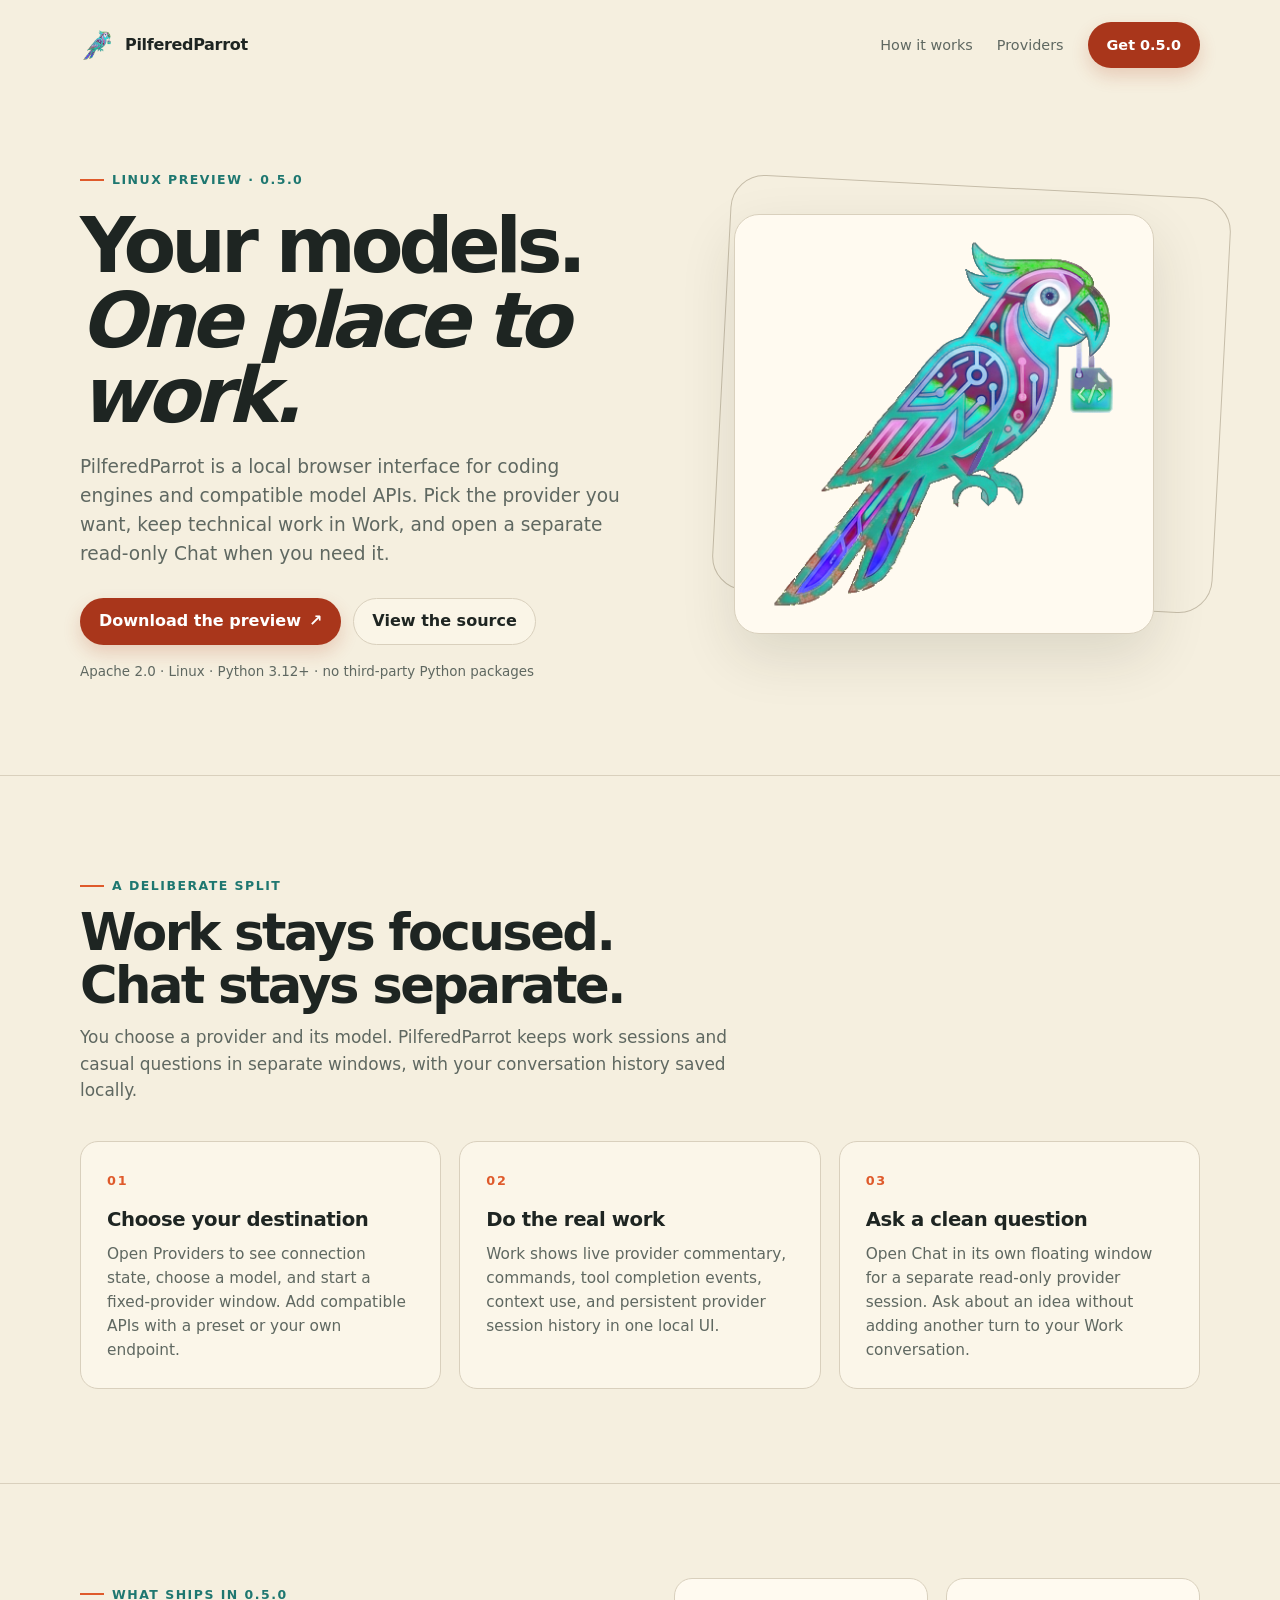
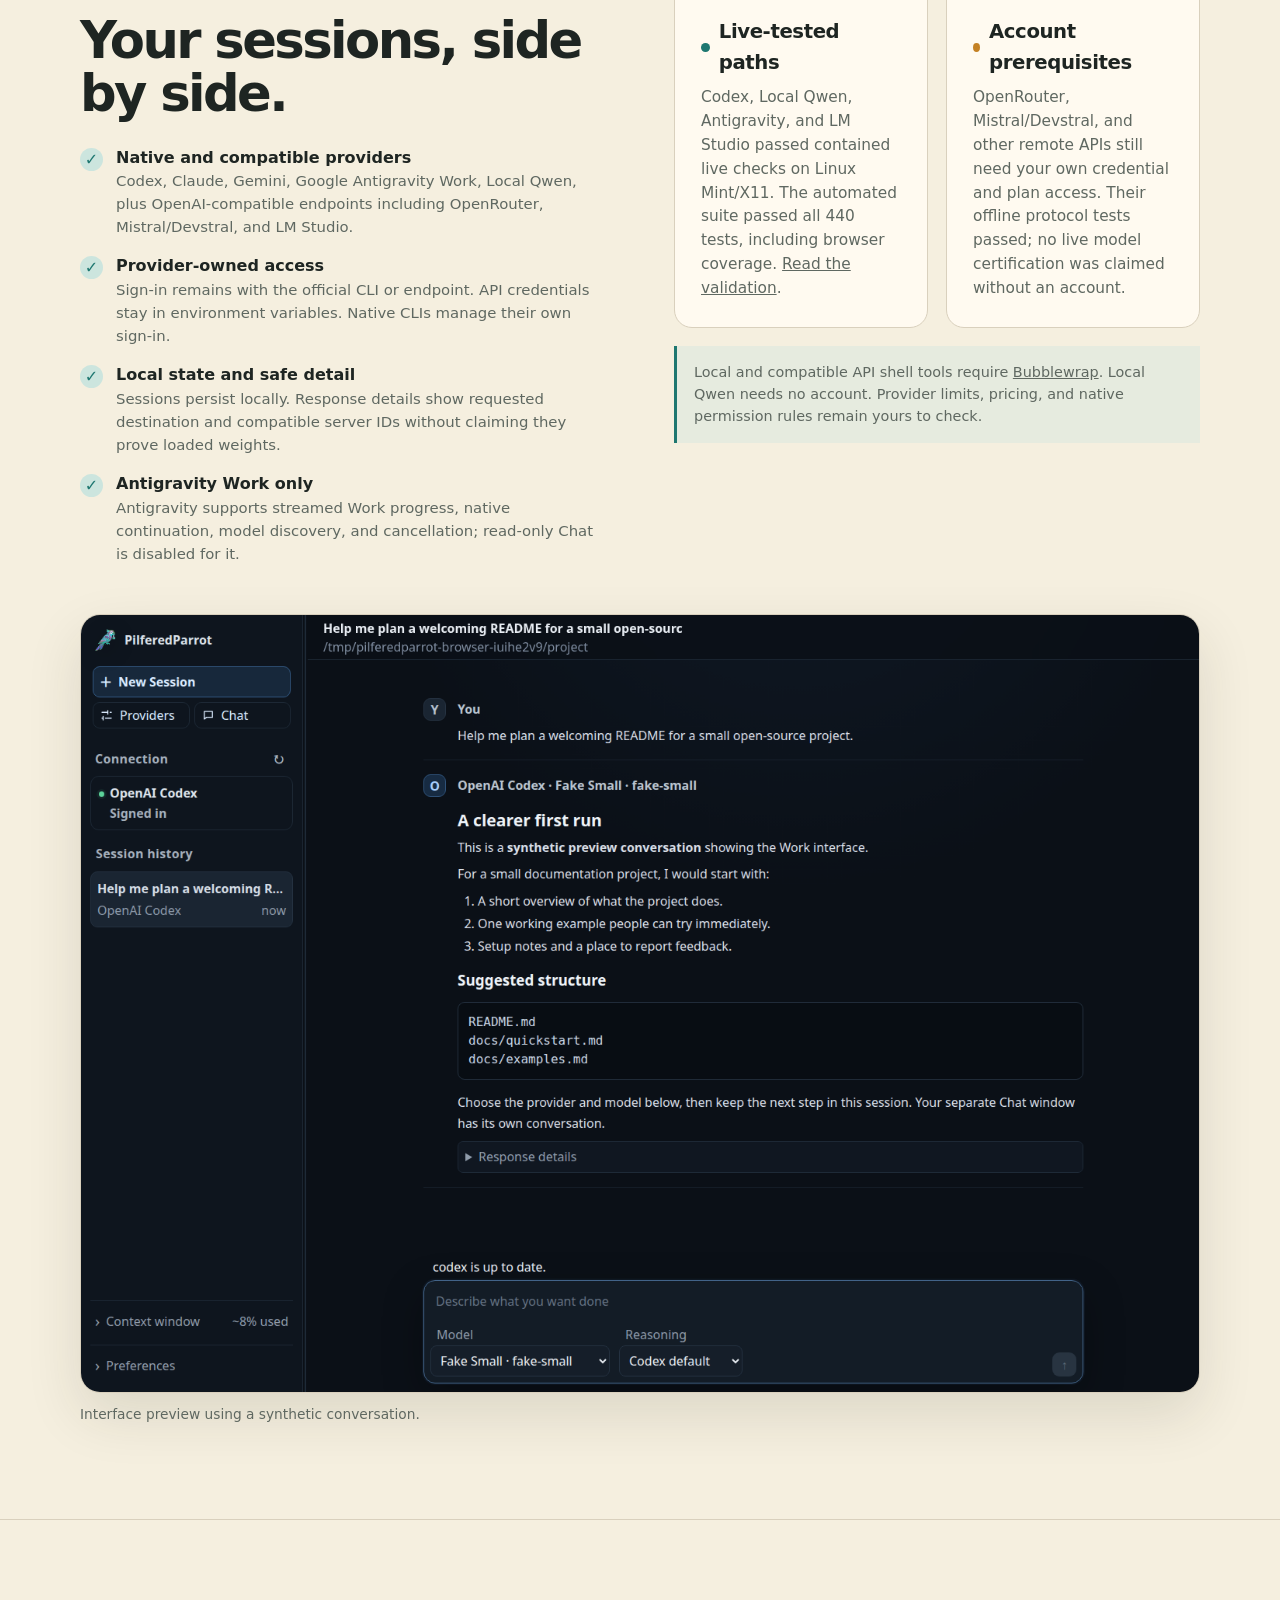
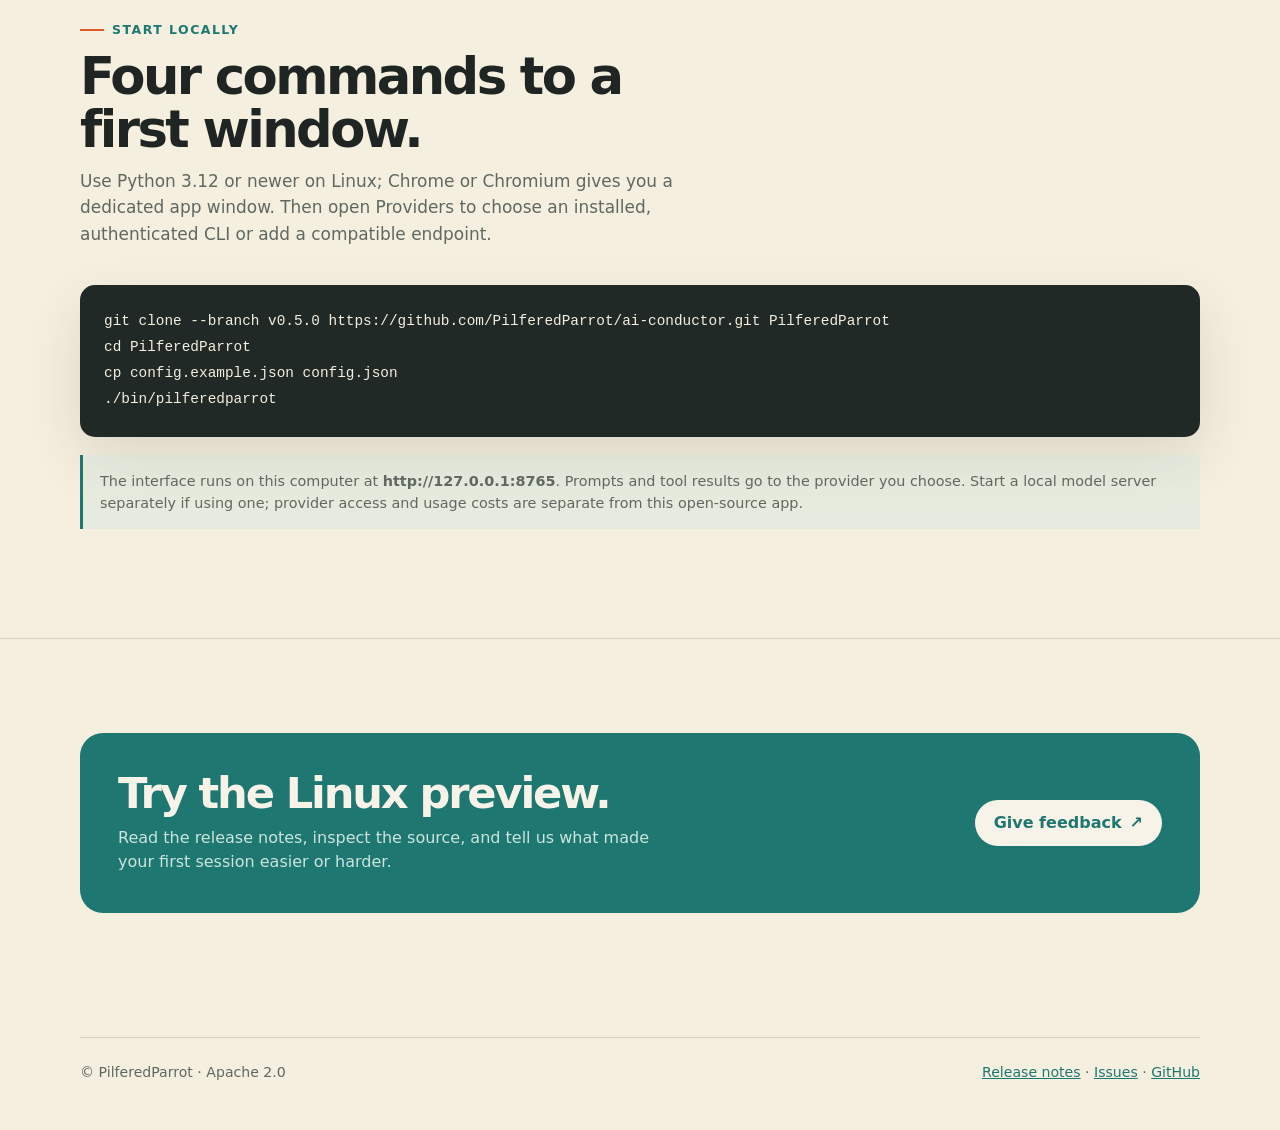
==== docs/index.html @ 9a21af72 "Release PilferedParrot 0.5.0 Linux preview" ====
<!doctype html>
<html lang="en">
<head>
  <meta charset="utf-8">
  <meta name="viewport" content="width=device-width, initial-scale=1">
  <title>PilferedParrot 0.5.0 — a local browser for coding engines</title>
  <meta name="description" content="PilferedParrot is a local Linux browser interface for coding engines and compatible model APIs. Choose your provider, keep work in one window, and chat separately.">
  <link rel="canonical" href="https://pilferedparrot.github.io/ai-conductor/">
  <meta property="og:type" content="website">
  <meta property="og:title" content="PilferedParrot 0.5.0 — local AI work, your provider">
  <meta property="og:description" content="A local browser interface for coding engines and compatible model APIs, with explicit provider choice and a separate read-only Chat.">
  <meta property="og:url" content="https://pilferedparrot.github.io/ai-conductor/">
  <meta property="og:image" content="https://pilferedparrot.github.io/ai-conductor/assets/pilferedparrot-icon.png">
  <meta name="theme-color" content="#f5efdf">
  <link rel="icon" href="assets/icon.svg" type="image/svg+xml">
  <style>
    :root { --cream:#f5efdf; --paper:#fffaf0; --ink:#1e2522; --muted:#5f6861; --orange:#df5a2b; --orange-dark:#a9361b; --teal:#1e7770; --line:#d9d0bd; --shadow:0 22px 55px rgba(43,38,25,.12); }
    * { box-sizing:border-box; }
    html { scroll-behavior:smooth; }
    body { margin:0; background:var(--cream); color:var(--ink); font-family:Inter, ui-sans-serif, system-ui, -apple-system, BlinkMacSystemFont, "Segoe UI", sans-serif; line-height:1.55; }
    a { color:inherit; }
    a:focus-visible, button:focus-visible, summary:focus-visible { outline:3px solid #f0a849; outline-offset:4px; border-radius:4px; }
    .wrap { width:min(1120px, calc(100% - 40px)); margin:auto; }
    .topbar { display:flex; align-items:center; justify-content:space-between; padding:22px 0; }
    .brand { display:inline-flex; align-items:center; gap:11px; text-decoration:none; font-weight:800; letter-spacing:-.02em; }
    .brand img { width:34px; height:34px; object-fit:contain; }
    nav { display:flex; align-items:center; gap:24px; font-size:.9rem; color:var(--muted); }
    nav a { text-decoration:none; }
    nav a:hover { color:var(--ink); }
    .button { display:inline-flex; align-items:center; justify-content:center; gap:8px; min-height:46px; padding:10px 18px; border:1px solid transparent; border-radius:999px; text-decoration:none; font-weight:750; transition:transform .15s ease, background .15s ease; }
    .button:hover { transform:translateY(-2px); }
    .button.primary { background:var(--orange-dark); color:white; box-shadow:0 8px 18px rgba(179,66,30,.2); }
    .button.primary:hover { background:var(--orange-dark); }
    .button.ghost { border-color:var(--line); background:rgba(255,250,240,.45); }
    .button.ghost:hover { background:var(--paper); }
    .hero { display:grid; grid-template-columns:1.03fr .97fr; gap:66px; align-items:center; padding:74px 0 92px; }
    .eyebrow { display:inline-flex; align-items:center; gap:8px; color:var(--teal); font-size:.78rem; font-weight:800; letter-spacing:.12em; text-transform:uppercase; }
    .eyebrow::before { content:""; width:24px; height:2px; background:var(--orange); }
    h1 { max-width:680px; margin:18px 0 20px; font-size:clamp(2.7rem, 6vw, 5.4rem); line-height:.98; letter-spacing:-.065em; }
    .hero p { max-width:570px; margin:0; color:var(--muted); font-size:1.16rem; }
    .actions { display:flex; flex-wrap:wrap; gap:12px; margin-top:30px; }
    .micro { margin-top:17px !important; font-size:.84rem !important; }
    .micro a { color:var(--teal); font-weight:700; }
    .hero-art { position:relative; }
    .hero-art::before { content:""; position:absolute; inset:-28px -22px 32px 32px; border:1px solid #c6bda9; border-radius:34px; transform:rotate(3deg); }
    .hero-art img { position:relative; display:block; width:100%; max-width:420px; margin:auto; border:1px solid var(--line); border-radius:25px; background:var(--paper); box-shadow:var(--shadow); }
    .section { padding:94px 0; border-top:1px solid var(--line); }
    .section-heading { max-width:650px; margin-bottom:38px; }
    h2 { margin:10px 0 12px; font-size:clamp(2rem, 4vw, 3.35rem); line-height:1.04; letter-spacing:-.05em; }
    .section-heading p { margin:0; color:var(--muted); font-size:1.06rem; }
    .grid-3 { display:grid; grid-template-columns:repeat(3, 1fr); gap:18px; }
    .card { padding:26px; border:1px solid var(--line); border-radius:18px; background:rgba(255,250,240,.62); }
    .card .number { color:var(--orange); font-size:.8rem; font-weight:850; letter-spacing:.14em; }
    h3 { margin:12px 0 8px; font-size:1.23rem; letter-spacing:-.02em; }
    .card p { margin:0; color:var(--muted); font-size:.96rem; }
    .split { display:grid; grid-template-columns:minmax(0, 1fr) minmax(0, 1fr); gap:68px; align-items:start; }
    .feature-list { display:grid; gap:15px; margin:25px 0 0; padding:0; list-style:none; }
    .feature-list li { display:flex; gap:13px; align-items:flex-start; }
    .feature-list li::before { content:"✓"; display:grid; place-items:center; flex:0 0 23px; width:23px; height:23px; border-radius:50%; background:#cce5de; color:var(--teal); font-weight:900; margin-top:2px; }
    .feature-list strong { display:block; }
    .feature-list span { display:block; color:var(--muted); font-size:.93rem; }
    .preview { margin-top:48px; }
    figure { margin:0; }
    .preview img { display:block; width:100%; border:1px solid var(--line); border-radius:20px; background:#e8dfcc; box-shadow:var(--shadow); }
    figcaption { margin-top:11px; color:var(--muted); font-size:.86rem; }
    .terminal { margin:0; padding:24px; overflow:auto; border-radius:15px; background:#202926; color:#f5efdf; font: .9rem/1.8 ui-monospace, SFMono-Regular, Menlo, monospace; box-shadow:var(--shadow); }
    .terminal .dim { color:#a7b7ab; }
    .terminal .prompt { color:#f4a25b; user-select:none; }
    .note { margin-top:18px; padding:15px 17px; border-left:3px solid var(--teal); color:var(--muted); background:rgba(204,229,222,.38); font-size:.9rem; }
    .status { display:grid; grid-template-columns:1fr 1fr; gap:18px; }
    .status .card { background:var(--paper); }
    .status h3 { display:flex; gap:9px; align-items:center; }
    .dot { width:9px; height:9px; border-radius:50%; background:var(--teal); }
    .dot.amber { background:#c48124; }
    .wide-cta { display:flex; align-items:center; justify-content:space-between; gap:25px; padding:38px; border-radius:23px; background:var(--teal); color:#f7f3e8; }
    .wide-cta h2 { margin:0; font-size:clamp(1.8rem, 4vw, 2.7rem); }
    .wide-cta p { max-width:550px; margin:10px 0 0; color:#cce5de; }
    .wide-cta .button { background:#f7f3e8; color:var(--teal); }
    footer { padding:30px 0 46px; color:var(--muted); font-size:.88rem; }
    footer .footer-row { display:flex; flex-wrap:wrap; justify-content:space-between; align-items:center; gap:20px; border-top:1px solid var(--line); padding-top:24px; }
    footer a { color:var(--teal); }
    @media (max-width:800px) { nav a:not(.button) { display:none; } .hero { grid-template-columns:1fr; gap:52px; padding:55px 0 75px; } .hero-art { max-width:450px; } .grid-3, .split, .status { grid-template-columns:1fr; } .section { padding:70px 0; } .wide-cta { align-items:flex-start; flex-direction:column; padding:28px; } }
    @media (max-width:500px) { .wrap { width:min(100% - 28px, 1120px); } .topbar { padding:16px 0; } .brand span { font-size:.93rem; } h1 { font-size:clamp(2.6rem, 14vw, 4rem); } .button { width:100%; } .actions { width:100%; } .hero-art::before { inset:-16px 10px 22px 17px; } .card { padding:22px; } }
    @media (prefers-reduced-motion:reduce) { html { scroll-behavior:auto; } *, *::before, *::after { transition:none !important; } .button:hover { transform:none; } }
  </style>
</head>
<body>
  <header class="wrap topbar">
    <a class="brand" href="#top" aria-label="PilferedParrot home"><img src="assets/pilferedparrot-icon.png" alt=""><span>PilferedParrot</span></a>
    <nav aria-label="Primary navigation"><a href="#how">How it works</a><a href="#providers">Providers</a><a class="button primary" href="https://github.com/PilferedParrot/ai-conductor/releases/tag/v0.5.0">Get 0.5.0</a></nav>
  </header>
  <main id="top">
    <section class="wrap hero">
      <div><span class="eyebrow">Linux preview · 0.5.0</span><h1>Your models.<br><em>One place to work.</em></h1><p>PilferedParrot is a local browser interface for coding engines and compatible model APIs. Pick the provider you want, keep technical work in Work, and open a separate read-only Chat when you need it.</p><div class="actions"><a class="button primary" href="https://github.com/PilferedParrot/ai-conductor/releases/tag/v0.5.0">Download the preview <span aria-hidden="true">↗</span></a><a class="button ghost" href="https://github.com/PilferedParrot/ai-conductor">View the source</a></div><p class="micro">Apache 2.0 · Linux · Python 3.12+ · no third-party Python packages</p></div>
      <div class="hero-art"><img src="assets/pilferedparrot-icon.png" alt="PilferedParrot parrot mark"></div>
    </section>
    <section class="section" id="how"><div class="wrap"><div class="section-heading"><span class="eyebrow">A deliberate split</span><h2>Work stays focused.<br>Chat stays separate.</h2><p>You choose a provider and its model. PilferedParrot keeps work sessions and casual questions in separate windows, with your conversation history saved locally.</p></div><div class="grid-3"><article class="card"><span class="number">01</span><h3>Choose your destination</h3><p>Open Providers to see connection state, choose a model, and start a fixed-provider window. Add compatible APIs with a preset or your own endpoint.</p></article><article class="card"><span class="number">02</span><h3>Do the real work</h3><p>Work shows live provider commentary, commands, tool completion events, context use, and persistent provider session history in one local UI.</p></article><article class="card"><span class="number">03</span><h3>Ask a clean question</h3><p>Open Chat in its own floating window for a separate read-only provider session. Ask about an idea without adding another turn to your Work conversation.</p></article></div></div></section>
    <section class="section"><div class="wrap"><div class="split"><div><span class="eyebrow">What ships in 0.5.0</span><h2>Your sessions, side by side.</h2><ul class="feature-list"><li><div><strong>Native and compatible providers</strong><span>Codex, Claude, Gemini, Google Antigravity Work, Local Qwen, plus OpenAI-compatible endpoints including OpenRouter, Mistral/Devstral, and LM Studio.</span></div></li><li><div><strong>Provider-owned access</strong><span>Sign-in remains with the official CLI or endpoint. API credentials stay in environment variables. Native CLIs manage their own sign-in.</span></div></li><li><div><strong>Local state and safe detail</strong><span>Sessions persist locally. Response details show requested destination and compatible server IDs without claiming they prove loaded weights.</span></div></li><li><div><strong>Antigravity Work only</strong><span>Antigravity supports streamed Work progress, native continuation, model discovery, and cancellation; read-only Chat is disabled for it.</span></div></li></ul></div><div id="providers"><div class="status"><article class="card"><h3><span class="dot"></span>Live-tested paths</h3><p>Codex, Local Qwen, Antigravity, and LM Studio passed contained live checks on Linux Mint/X11. The automated suite passed all 440 tests, including browser coverage. <a href="https://github.com/PilferedParrot/ai-conductor/blob/v0.5.0/docs/release-readiness.md">Read the validation</a>.</p></article><article class="card"><h3><span class="dot amber"></span>Account prerequisites</h3><p>OpenRouter, Mistral/Devstral, and other remote APIs still need your own credential and plan access. Their offline protocol tests passed; no live model certification was claimed without an account.</p></article></div><div class="note">Local and compatible API shell tools require <a href="https://github.com/containers/bubblewrap">Bubblewrap</a>. Local Qwen needs no account. Provider limits, pricing, and native permission rules remain yours to check.</div></div></div><div class="preview"><figure><img src="assets/work-preview.png" alt="PilferedParrot Work interface preview" loading="lazy"><figcaption>Interface preview using a synthetic conversation.</figcaption></figure></div></div></section>
    <section class="section"><div class="wrap"><div class="section-heading"><span class="eyebrow">Start locally</span><h2>Four commands to a first window.</h2><p>Use Python 3.12 or newer on Linux; Chrome or Chromium gives you a dedicated app window. Then open Providers to choose an installed, authenticated CLI or add a compatible endpoint.</p></div><pre class="terminal" aria-label="Installation commands">git clone --branch v0.5.0 https://github.com/PilferedParrot/ai-conductor.git PilferedParrot
cd PilferedParrot
cp config.example.json config.json
./bin/pilferedparrot</pre><p class="note">The interface runs on this computer at <strong>http://127.0.0.1:8765</strong>. Prompts and tool results go to the provider you choose. Start a local model server separately if using one; provider access and usage costs are separate from this open-source app.</p></div></section>
    <section class="section"><div class="wrap"><div class="wide-cta"><div><h2>Try the Linux preview.</h2><p>Read the release notes, inspect the source, and tell us what made your first session easier or harder.</p></div><a class="button" href="https://github.com/PilferedParrot/ai-conductor/issues/new/choose">Give feedback <span aria-hidden="true">↗</span></a></div></div></section>
  </main>
  <footer><div class="wrap footer-row"><span>© PilferedParrot · Apache 2.0</span><span><a href="https://github.com/PilferedParrot/ai-conductor/releases/tag/v0.5.0">Release notes</a> · <a href="https://github.com/PilferedParrot/ai-conductor/issues/new/choose">Issues</a> · <a href="https://github.com/PilferedParrot/ai-conductor">GitHub</a></span></div></footer>
</body>
</html>
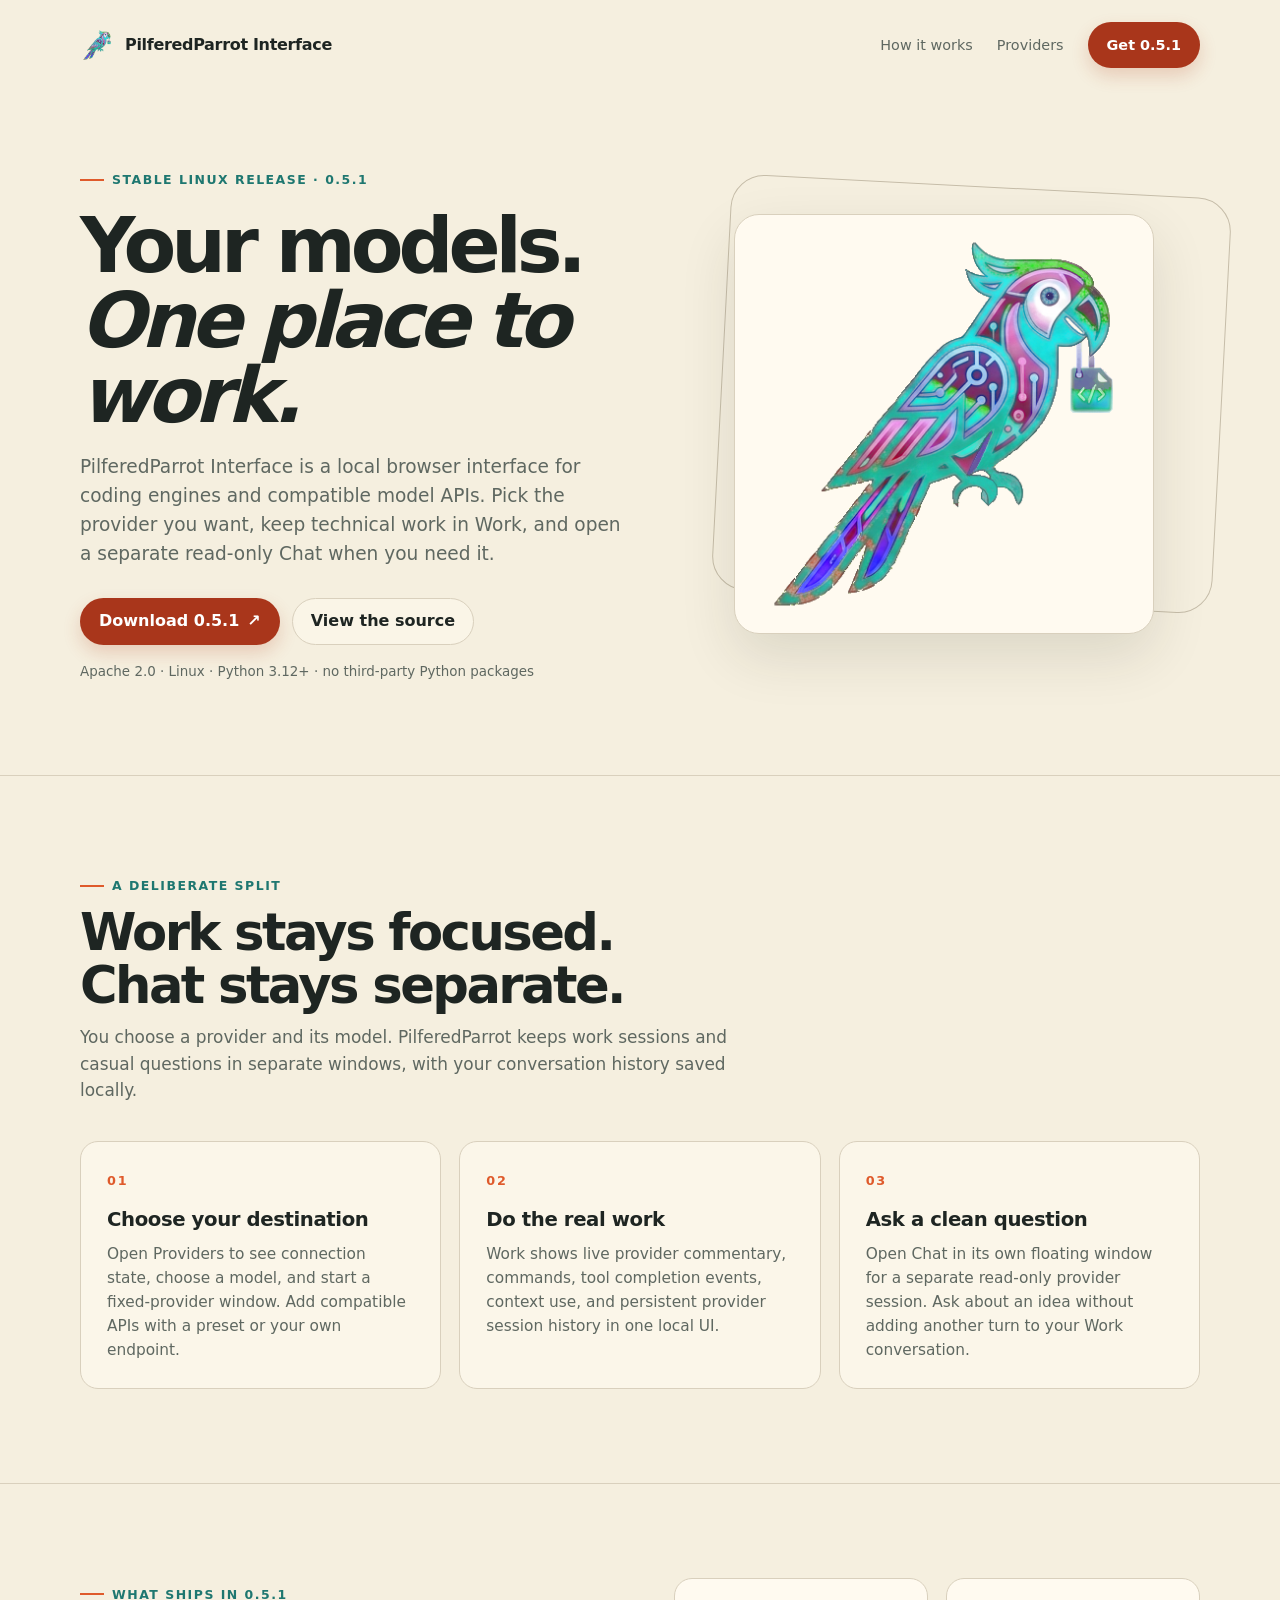
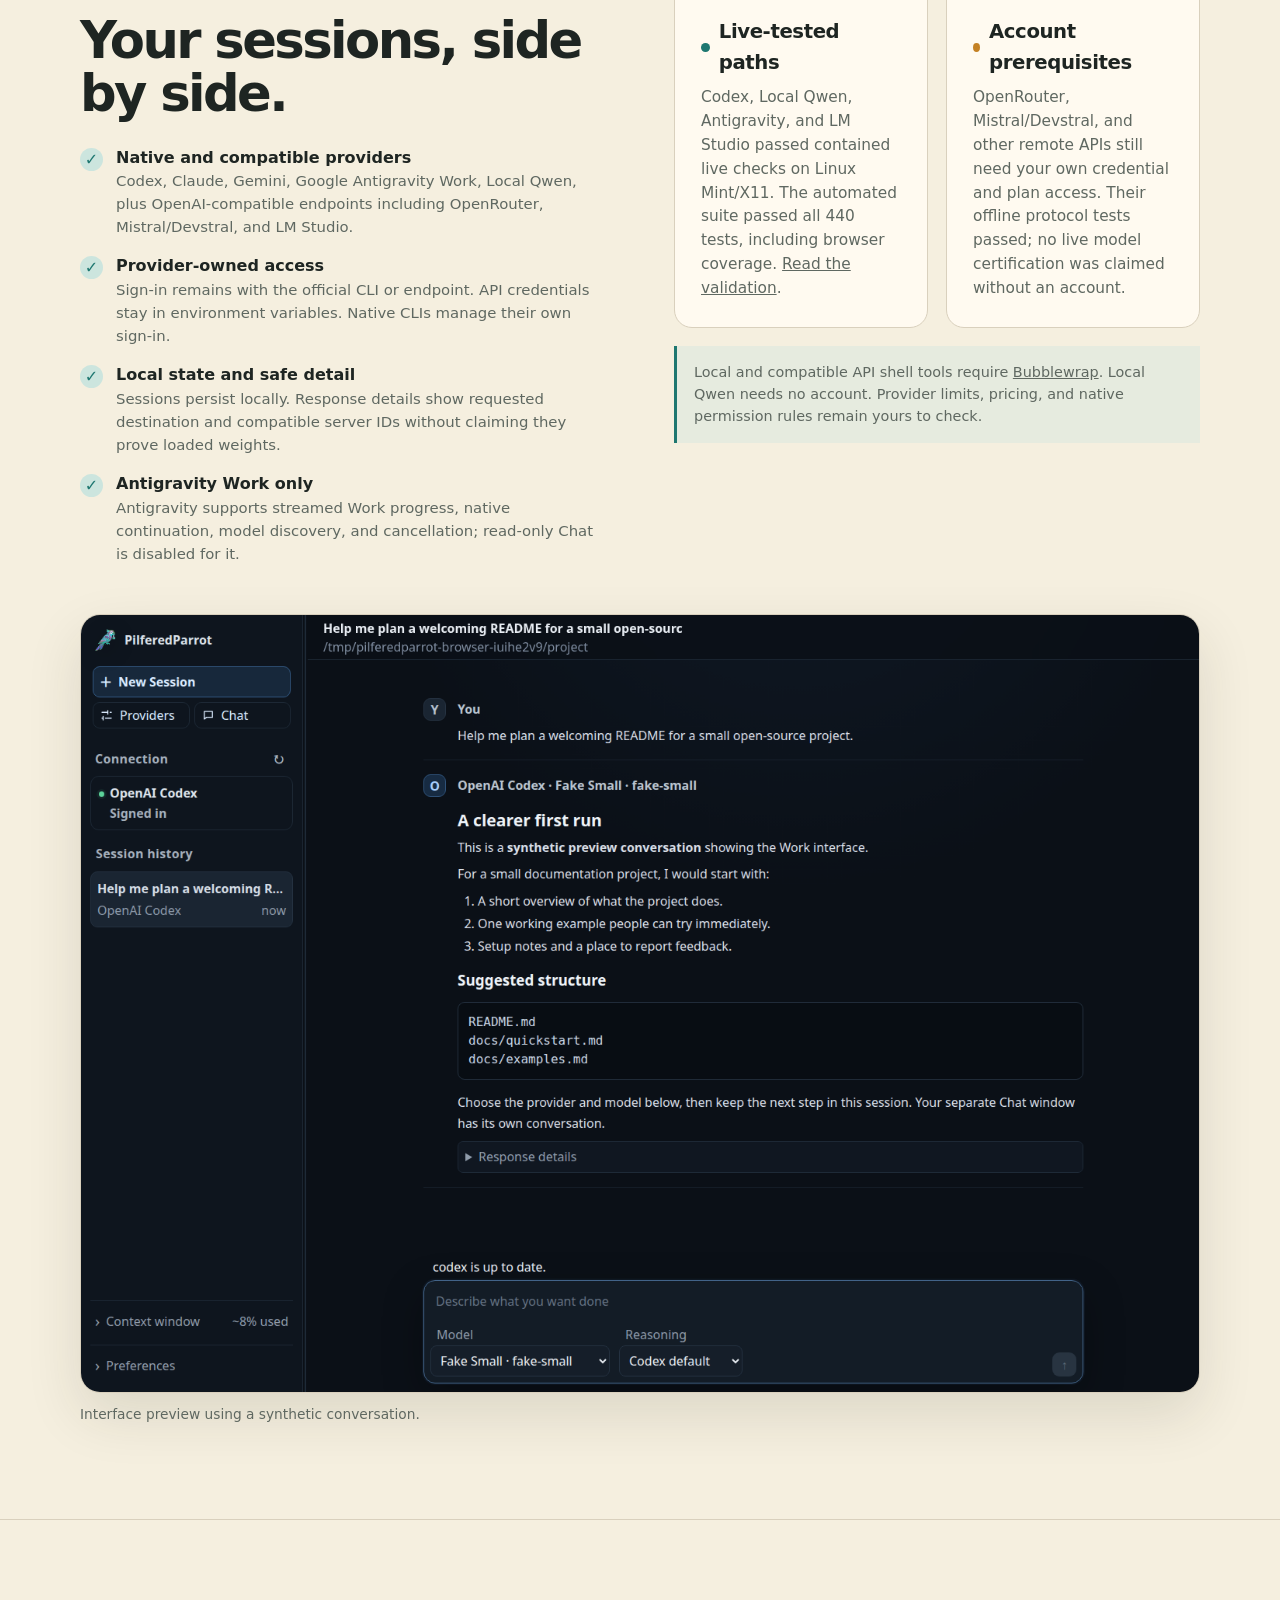
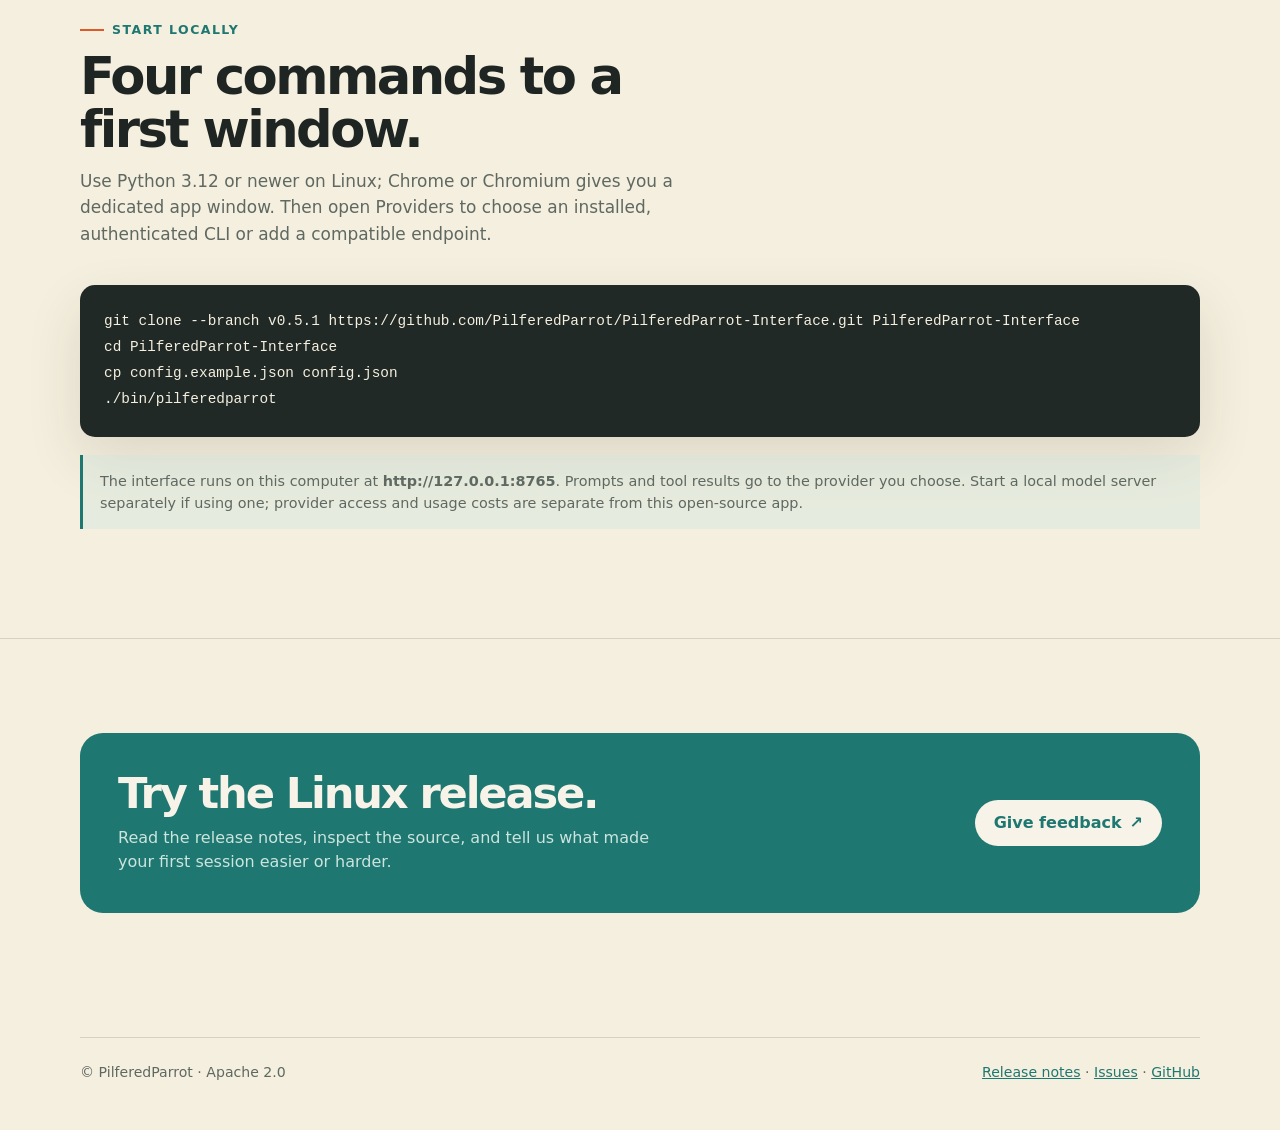
==== commit 7fddcb57: "Launch PilferedParrot Interface 0.5.1 with maintainer review protections" ====
--- a/docs/index.html
+++ b/docs/index.html
@@ -3,14 +3,14 @@
 <head>
   <meta charset="utf-8">
   <meta name="viewport" content="width=device-width, initial-scale=1">
-  <title>PilferedParrot 0.5.0 — a local browser for coding engines</title>
+  <title>PilferedParrot Interface 0.5.1 — a local browser for coding engines</title>
   <meta name="description" content="PilferedParrot is a local Linux browser interface for coding engines and compatible model APIs. Choose your provider, keep work in one window, and chat separately.">
-  <link rel="canonical" href="https://pilferedparrot.github.io/ai-conductor/">
+  <link rel="canonical" href="https://pilferedparrot.github.io/PilferedParrot-Interface/">
   <meta property="og:type" content="website">
-  <meta property="og:title" content="PilferedParrot 0.5.0 — local AI work, your provider">
+  <meta property="og:title" content="PilferedParrot Interface 0.5.1 — local AI work, your provider">
   <meta property="og:description" content="A local browser interface for coding engines and compatible model APIs, with explicit provider choice and a separate read-only Chat.">
-  <meta property="og:url" content="https://pilferedparrot.github.io/ai-conductor/">
-  <meta property="og:image" content="https://pilferedparrot.github.io/ai-conductor/assets/pilferedparrot-icon.png">
+  <meta property="og:url" content="https://pilferedparrot.github.io/PilferedParrot-Interface/">
+  <meta property="og:image" content="https://pilferedparrot.github.io/PilferedParrot-Interface/assets/pilferedparrot-icon.png">
   <meta name="theme-color" content="#f5efdf">
   <link rel="icon" href="assets/icon.svg" type="image/svg+xml">
   <style>
@@ -86,22 +86,22 @@
 </head>
 <body>
   <header class="wrap topbar">
-    <a class="brand" href="#top" aria-label="PilferedParrot home"><img src="assets/pilferedparrot-icon.png" alt=""><span>PilferedParrot</span></a>
-    <nav aria-label="Primary navigation"><a href="#how">How it works</a><a href="#providers">Providers</a><a class="button primary" href="https://github.com/PilferedParrot/ai-conductor/releases/tag/v0.5.0">Get 0.5.0</a></nav>
+    <a class="brand" href="#top" aria-label="PilferedParrot Interface home"><img src="assets/pilferedparrot-icon.png" alt=""><span>PilferedParrot Interface</span></a>
+    <nav aria-label="Primary navigation"><a href="#how">How it works</a><a href="#providers">Providers</a><a class="button primary" href="https://github.com/PilferedParrot/PilferedParrot-Interface/releases/tag/v0.5.1">Get 0.5.1</a></nav>
   </header>
   <main id="top">
     <section class="wrap hero">
-      <div><span class="eyebrow">Linux preview · 0.5.0</span><h1>Your models.<br><em>One place to work.</em></h1><p>PilferedParrot is a local browser interface for coding engines and compatible model APIs. Pick the provider you want, keep technical work in Work, and open a separate read-only Chat when you need it.</p><div class="actions"><a class="button primary" href="https://github.com/PilferedParrot/ai-conductor/releases/tag/v0.5.0">Download the preview <span aria-hidden="true">↗</span></a><a class="button ghost" href="https://github.com/PilferedParrot/ai-conductor">View the source</a></div><p class="micro">Apache 2.0 · Linux · Python 3.12+ · no third-party Python packages</p></div>
+      <div><span class="eyebrow">Stable Linux release · 0.5.1</span><h1>Your models.<br><em>One place to work.</em></h1><p>PilferedParrot Interface is a local browser interface for coding engines and compatible model APIs. Pick the provider you want, keep technical work in Work, and open a separate read-only Chat when you need it.</p><div class="actions"><a class="button primary" href="https://github.com/PilferedParrot/PilferedParrot-Interface/releases/tag/v0.5.1">Download 0.5.1 <span aria-hidden="true">↗</span></a><a class="button ghost" href="https://github.com/PilferedParrot/PilferedParrot-Interface">View the source</a></div><p class="micro">Apache 2.0 · Linux · Python 3.12+ · no third-party Python packages</p></div>
       <div class="hero-art"><img src="assets/pilferedparrot-icon.png" alt="PilferedParrot parrot mark"></div>
     </section>
     <section class="section" id="how"><div class="wrap"><div class="section-heading"><span class="eyebrow">A deliberate split</span><h2>Work stays focused.<br>Chat stays separate.</h2><p>You choose a provider and its model. PilferedParrot keeps work sessions and casual questions in separate windows, with your conversation history saved locally.</p></div><div class="grid-3"><article class="card"><span class="number">01</span><h3>Choose your destination</h3><p>Open Providers to see connection state, choose a model, and start a fixed-provider window. Add compatible APIs with a preset or your own endpoint.</p></article><article class="card"><span class="number">02</span><h3>Do the real work</h3><p>Work shows live provider commentary, commands, tool completion events, context use, and persistent provider session history in one local UI.</p></article><article class="card"><span class="number">03</span><h3>Ask a clean question</h3><p>Open Chat in its own floating window for a separate read-only provider session. Ask about an idea without adding another turn to your Work conversation.</p></article></div></div></section>
-    <section class="section"><div class="wrap"><div class="split"><div><span class="eyebrow">What ships in 0.5.0</span><h2>Your sessions, side by side.</h2><ul class="feature-list"><li><div><strong>Native and compatible providers</strong><span>Codex, Claude, Gemini, Google Antigravity Work, Local Qwen, plus OpenAI-compatible endpoints including OpenRouter, Mistral/Devstral, and LM Studio.</span></div></li><li><div><strong>Provider-owned access</strong><span>Sign-in remains with the official CLI or endpoint. API credentials stay in environment variables. Native CLIs manage their own sign-in.</span></div></li><li><div><strong>Local state and safe detail</strong><span>Sessions persist locally. Response details show requested destination and compatible server IDs without claiming they prove loaded weights.</span></div></li><li><div><strong>Antigravity Work only</strong><span>Antigravity supports streamed Work progress, native continuation, model discovery, and cancellation; read-only Chat is disabled for it.</span></div></li></ul></div><div id="providers"><div class="status"><article class="card"><h3><span class="dot"></span>Live-tested paths</h3><p>Codex, Local Qwen, Antigravity, and LM Studio passed contained live checks on Linux Mint/X11. The automated suite passed all 440 tests, including browser coverage. <a href="https://github.com/PilferedParrot/ai-conductor/blob/v0.5.0/docs/release-readiness.md">Read the validation</a>.</p></article><article class="card"><h3><span class="dot amber"></span>Account prerequisites</h3><p>OpenRouter, Mistral/Devstral, and other remote APIs still need your own credential and plan access. Their offline protocol tests passed; no live model certification was claimed without an account.</p></article></div><div class="note">Local and compatible API shell tools require <a href="https://github.com/containers/bubblewrap">Bubblewrap</a>. Local Qwen needs no account. Provider limits, pricing, and native permission rules remain yours to check.</div></div></div><div class="preview"><figure><img src="assets/work-preview.png" alt="PilferedParrot Work interface preview" loading="lazy"><figcaption>Interface preview using a synthetic conversation.</figcaption></figure></div></div></section>
-    <section class="section"><div class="wrap"><div class="section-heading"><span class="eyebrow">Start locally</span><h2>Four commands to a first window.</h2><p>Use Python 3.12 or newer on Linux; Chrome or Chromium gives you a dedicated app window. Then open Providers to choose an installed, authenticated CLI or add a compatible endpoint.</p></div><pre class="terminal" aria-label="Installation commands">git clone --branch v0.5.0 https://github.com/PilferedParrot/ai-conductor.git PilferedParrot
-cd PilferedParrot
+    <section class="section"><div class="wrap"><div class="split"><div><span class="eyebrow">What ships in 0.5.1</span><h2>Your sessions, side by side.</h2><ul class="feature-list"><li><div><strong>Native and compatible providers</strong><span>Codex, Claude, Gemini, Google Antigravity Work, Local Qwen, plus OpenAI-compatible endpoints including OpenRouter, Mistral/Devstral, and LM Studio.</span></div></li><li><div><strong>Provider-owned access</strong><span>Sign-in remains with the official CLI or endpoint. API credentials stay in environment variables. Native CLIs manage their own sign-in.</span></div></li><li><div><strong>Local state and safe detail</strong><span>Sessions persist locally. Response details show requested destination and compatible server IDs without claiming they prove loaded weights.</span></div></li><li><div><strong>Antigravity Work only</strong><span>Antigravity supports streamed Work progress, native continuation, model discovery, and cancellation; read-only Chat is disabled for it.</span></div></li></ul></div><div id="providers"><div class="status"><article class="card"><h3><span class="dot"></span>Live-tested paths</h3><p>Codex, Local Qwen, Antigravity, and LM Studio passed contained live checks on Linux Mint/X11. The automated suite passed all 440 tests, including browser coverage. <a href="https://github.com/PilferedParrot/PilferedParrot-Interface/blob/v0.5.1/docs/release-readiness.md">Read the validation</a>.</p></article><article class="card"><h3><span class="dot amber"></span>Account prerequisites</h3><p>OpenRouter, Mistral/Devstral, and other remote APIs still need your own credential and plan access. Their offline protocol tests passed; no live model certification was claimed without an account.</p></article></div><div class="note">Local and compatible API shell tools require <a href="https://github.com/containers/bubblewrap">Bubblewrap</a>. Local Qwen needs no account. Provider limits, pricing, and native permission rules remain yours to check.</div></div></div><div class="preview"><figure><img src="assets/work-preview.png" alt="PilferedParrot Work interface preview" loading="lazy"><figcaption>Interface preview using a synthetic conversation.</figcaption></figure></div></div></section>
+    <section class="section"><div class="wrap"><div class="section-heading"><span class="eyebrow">Start locally</span><h2>Four commands to a first window.</h2><p>Use Python 3.12 or newer on Linux; Chrome or Chromium gives you a dedicated app window. Then open Providers to choose an installed, authenticated CLI or add a compatible endpoint.</p></div><pre class="terminal" aria-label="Installation commands">git clone --branch v0.5.1 https://github.com/PilferedParrot/PilferedParrot-Interface.git PilferedParrot-Interface
+cd PilferedParrot-Interface
 cp config.example.json config.json
 ./bin/pilferedparrot</pre><p class="note">The interface runs on this computer at <strong>http://127.0.0.1:8765</strong>. Prompts and tool results go to the provider you choose. Start a local model server separately if using one; provider access and usage costs are separate from this open-source app.</p></div></section>
-    <section class="section"><div class="wrap"><div class="wide-cta"><div><h2>Try the Linux preview.</h2><p>Read the release notes, inspect the source, and tell us what made your first session easier or harder.</p></div><a class="button" href="https://github.com/PilferedParrot/ai-conductor/issues/new/choose">Give feedback <span aria-hidden="true">↗</span></a></div></div></section>
+    <section class="section"><div class="wrap"><div class="wide-cta"><div><h2>Try the Linux release.</h2><p>Read the release notes, inspect the source, and tell us what made your first session easier or harder.</p></div><a class="button" href="https://github.com/PilferedParrot/PilferedParrot-Interface/issues/new/choose">Give feedback <span aria-hidden="true">↗</span></a></div></div></section>
   </main>
-  <footer><div class="wrap footer-row"><span>© PilferedParrot · Apache 2.0</span><span><a href="https://github.com/PilferedParrot/ai-conductor/releases/tag/v0.5.0">Release notes</a> · <a href="https://github.com/PilferedParrot/ai-conductor/issues/new/choose">Issues</a> · <a href="https://github.com/PilferedParrot/ai-conductor">GitHub</a></span></div></footer>
+  <footer><div class="wrap footer-row"><span>© PilferedParrot · Apache 2.0</span><span><a href="https://github.com/PilferedParrot/PilferedParrot-Interface/releases/tag/v0.5.1">Release notes</a> · <a href="https://github.com/PilferedParrot/PilferedParrot-Interface/issues/new/choose">Issues</a> · <a href="https://github.com/PilferedParrot/PilferedParrot-Interface">GitHub</a></span></div></footer>
 </body>
 </html>
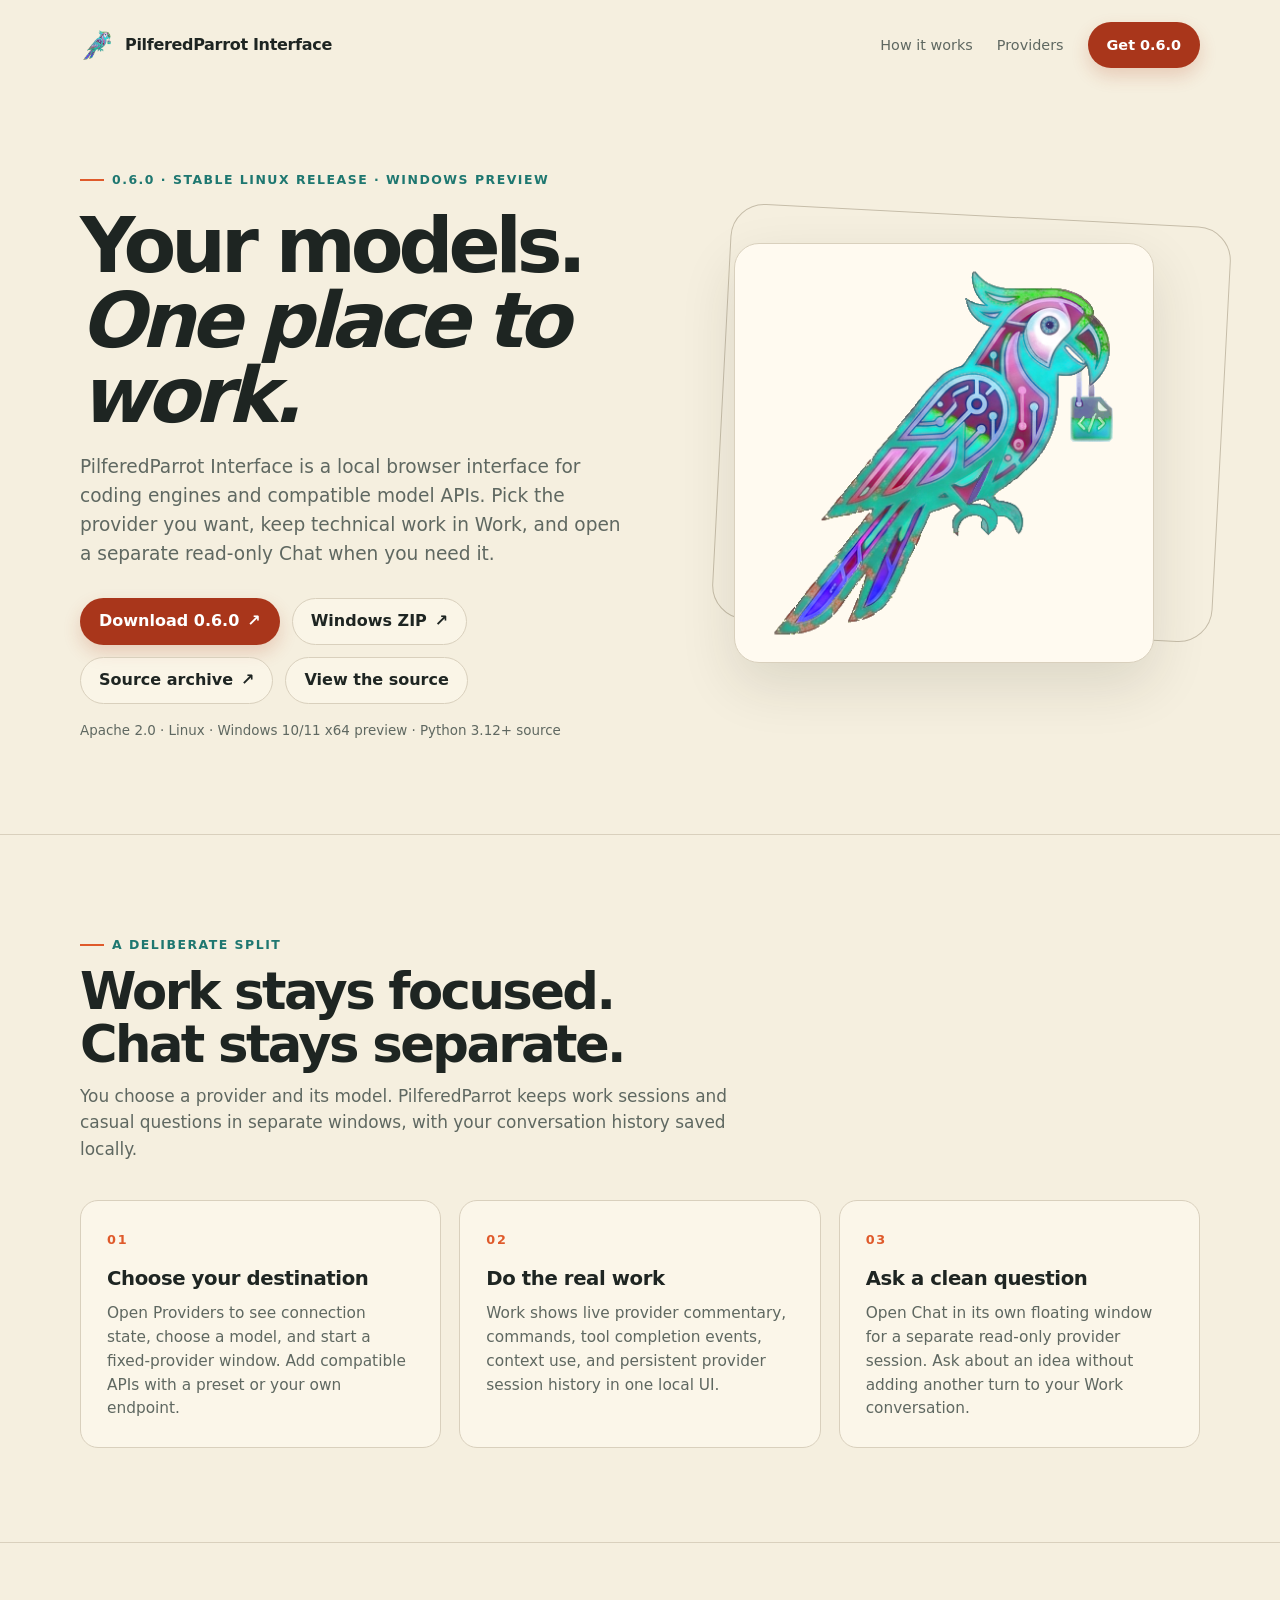
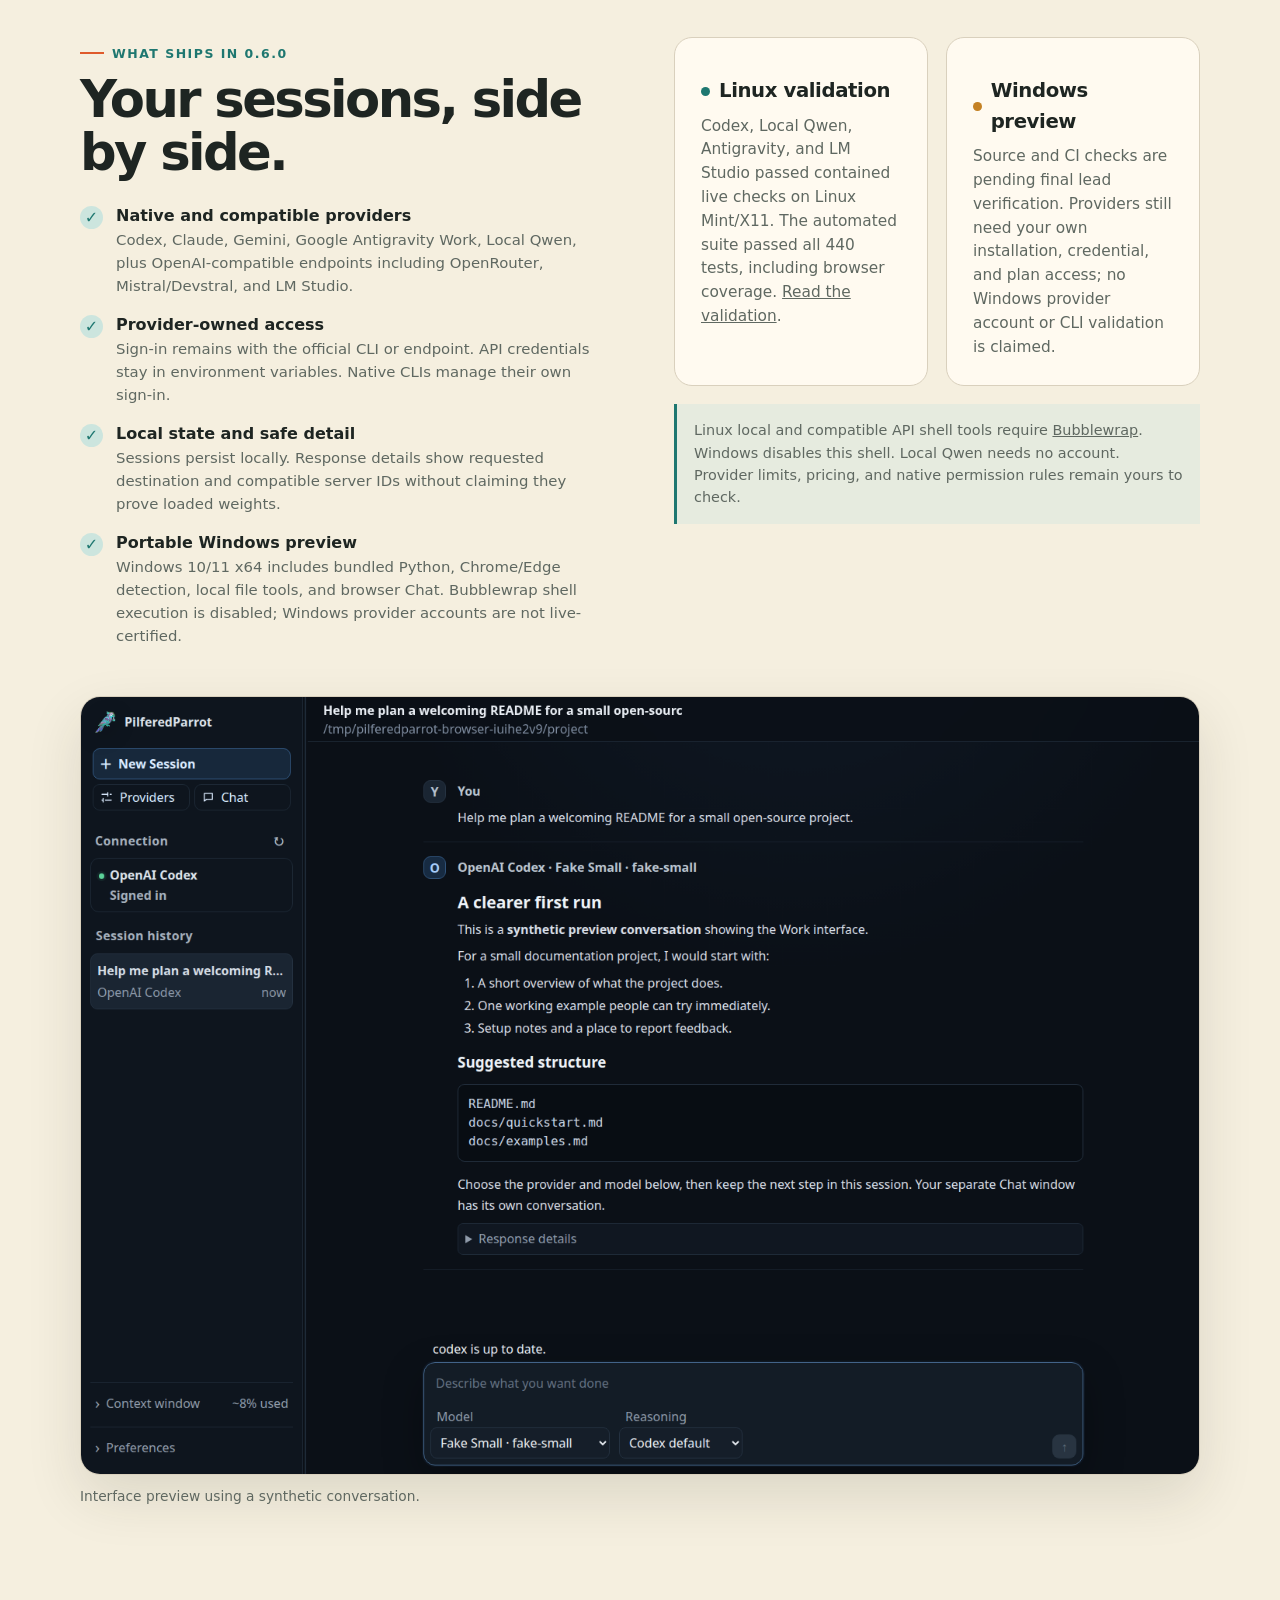
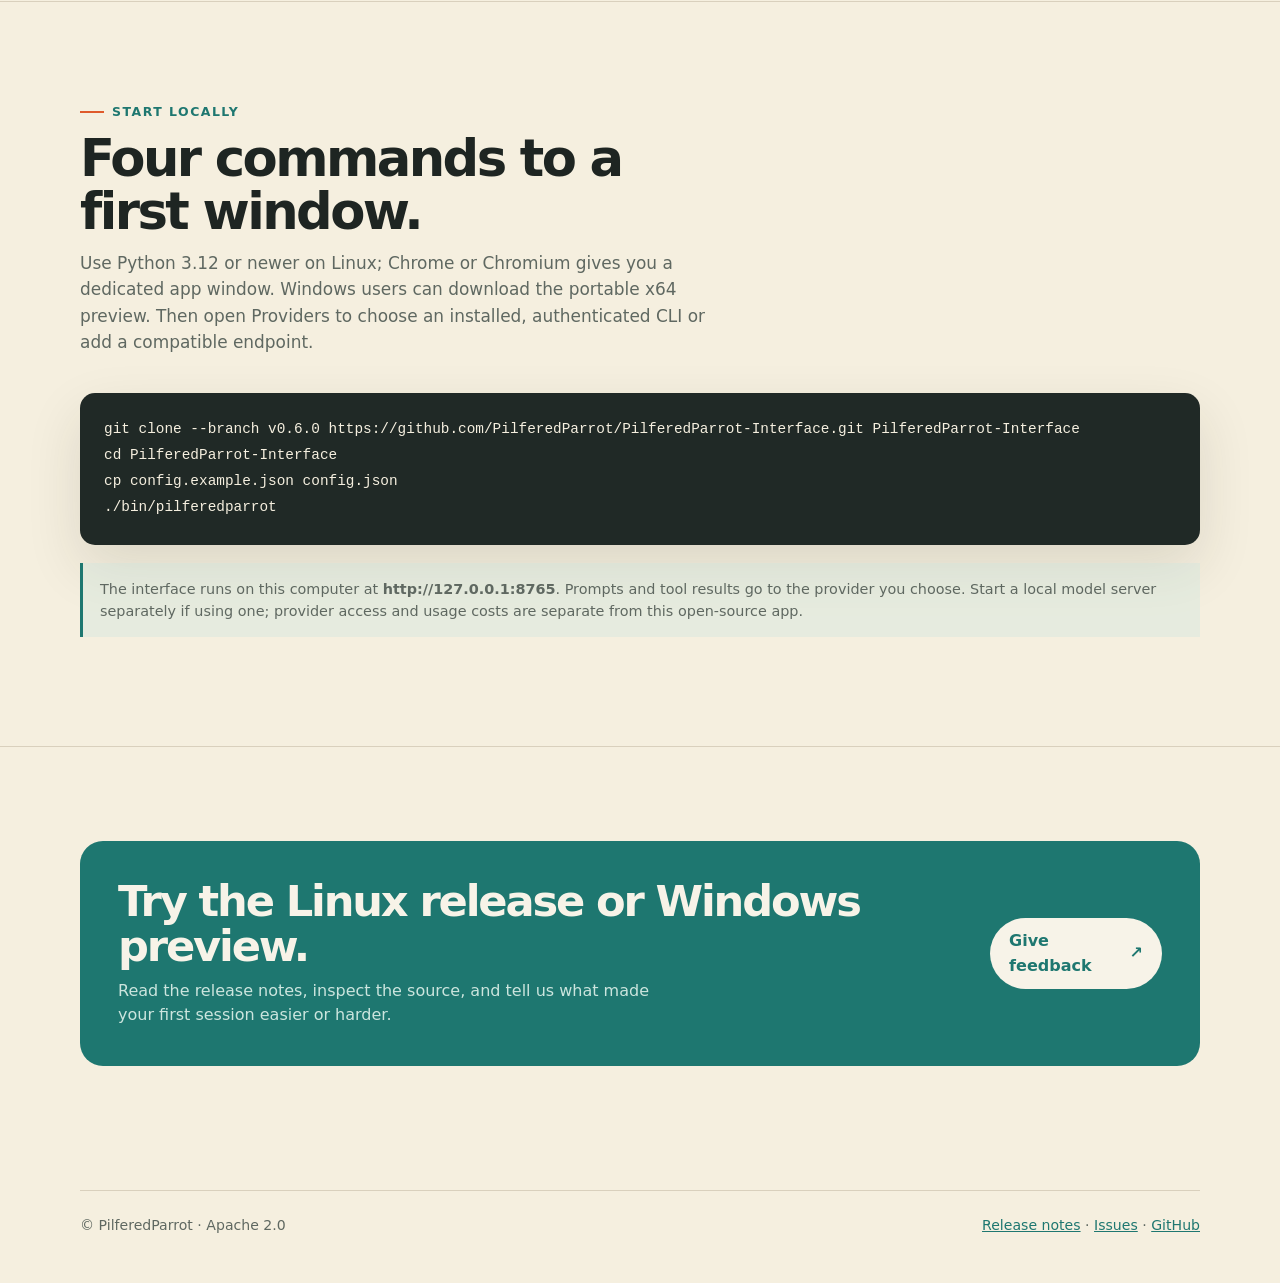
==== commit b50948e8: "Add portable Windows preview and cross-platform desktop support" ====
--- a/docs/index.html
+++ b/docs/index.html
@@ -3,11 +3,11 @@
 <head>
   <meta charset="utf-8">
   <meta name="viewport" content="width=device-width, initial-scale=1">
-  <title>PilferedParrot Interface 0.5.1 — a local browser for coding engines</title>
-  <meta name="description" content="PilferedParrot is a local Linux browser interface for coding engines and compatible model APIs. Choose your provider, keep work in one window, and chat separately.">
+  <title>PilferedParrot Interface 0.6.0 — a local browser for coding engines</title>
+  <meta name="description" content="PilferedParrot is a local browser interface for coding engines and compatible model APIs, with a stable Linux release and a portable Windows 10/11 x64 preview.">
   <link rel="canonical" href="https://pilferedparrot.github.io/PilferedParrot-Interface/">
   <meta property="og:type" content="website">
-  <meta property="og:title" content="PilferedParrot Interface 0.5.1 — local AI work, your provider">
+  <meta property="og:title" content="PilferedParrot Interface 0.6.0 — local AI work, your provider">
   <meta property="og:description" content="A local browser interface for coding engines and compatible model APIs, with explicit provider choice and a separate read-only Chat.">
   <meta property="og:url" content="https://pilferedparrot.github.io/PilferedParrot-Interface/">
   <meta property="og:image" content="https://pilferedparrot.github.io/PilferedParrot-Interface/assets/pilferedparrot-icon.png">
@@ -87,21 +87,21 @@
 <body>
   <header class="wrap topbar">
     <a class="brand" href="#top" aria-label="PilferedParrot Interface home"><img src="assets/pilferedparrot-icon.png" alt=""><span>PilferedParrot Interface</span></a>
-    <nav aria-label="Primary navigation"><a href="#how">How it works</a><a href="#providers">Providers</a><a class="button primary" href="https://github.com/PilferedParrot/PilferedParrot-Interface/releases/tag/v0.5.1">Get 0.5.1</a></nav>
+    <nav aria-label="Primary navigation"><a href="#how">How it works</a><a href="#providers">Providers</a><a class="button primary" href="https://github.com/PilferedParrot/PilferedParrot-Interface/releases/tag/v0.6.0">Get 0.6.0</a></nav>
   </header>
   <main id="top">
     <section class="wrap hero">
-      <div><span class="eyebrow">Stable Linux release · 0.5.1</span><h1>Your models.<br><em>One place to work.</em></h1><p>PilferedParrot Interface is a local browser interface for coding engines and compatible model APIs. Pick the provider you want, keep technical work in Work, and open a separate read-only Chat when you need it.</p><div class="actions"><a class="button primary" href="https://github.com/PilferedParrot/PilferedParrot-Interface/releases/tag/v0.5.1">Download 0.5.1 <span aria-hidden="true">↗</span></a><a class="button ghost" href="https://github.com/PilferedParrot/PilferedParrot-Interface">View the source</a></div><p class="micro">Apache 2.0 · Linux · Python 3.12+ · no third-party Python packages</p></div>
+      <div><span class="eyebrow">0.6.0 · Stable Linux release · Windows preview</span><h1>Your models.<br><em>One place to work.</em></h1><p>PilferedParrot Interface is a local browser interface for coding engines and compatible model APIs. Pick the provider you want, keep technical work in Work, and open a separate read-only Chat when you need it.</p><div class="actions"><a class="button primary" href="https://github.com/PilferedParrot/PilferedParrot-Interface/releases/tag/v0.6.0">Download 0.6.0 <span aria-hidden="true">↗</span></a><a class="button ghost" href="https://github.com/PilferedParrot/PilferedParrot-Interface/releases/download/v0.6.0/PilferedParrot-0.6.0-windows-x64.zip">Windows ZIP <span aria-hidden="true">↗</span></a><a class="button ghost" href="https://github.com/PilferedParrot/PilferedParrot-Interface/releases/download/v0.6.0/pilferedparrot-0.6.0-source.tar.gz">Source archive <span aria-hidden="true">↗</span></a><a class="button ghost" href="https://github.com/PilferedParrot/PilferedParrot-Interface">View the source</a></div><p class="micro">Apache 2.0 · Linux · Windows 10/11 x64 preview · Python 3.12+ source</p></div>
       <div class="hero-art"><img src="assets/pilferedparrot-icon.png" alt="PilferedParrot parrot mark"></div>
     </section>
     <section class="section" id="how"><div class="wrap"><div class="section-heading"><span class="eyebrow">A deliberate split</span><h2>Work stays focused.<br>Chat stays separate.</h2><p>You choose a provider and its model. PilferedParrot keeps work sessions and casual questions in separate windows, with your conversation history saved locally.</p></div><div class="grid-3"><article class="card"><span class="number">01</span><h3>Choose your destination</h3><p>Open Providers to see connection state, choose a model, and start a fixed-provider window. Add compatible APIs with a preset or your own endpoint.</p></article><article class="card"><span class="number">02</span><h3>Do the real work</h3><p>Work shows live provider commentary, commands, tool completion events, context use, and persistent provider session history in one local UI.</p></article><article class="card"><span class="number">03</span><h3>Ask a clean question</h3><p>Open Chat in its own floating window for a separate read-only provider session. Ask about an idea without adding another turn to your Work conversation.</p></article></div></div></section>
-    <section class="section"><div class="wrap"><div class="split"><div><span class="eyebrow">What ships in 0.5.1</span><h2>Your sessions, side by side.</h2><ul class="feature-list"><li><div><strong>Native and compatible providers</strong><span>Codex, Claude, Gemini, Google Antigravity Work, Local Qwen, plus OpenAI-compatible endpoints including OpenRouter, Mistral/Devstral, and LM Studio.</span></div></li><li><div><strong>Provider-owned access</strong><span>Sign-in remains with the official CLI or endpoint. API credentials stay in environment variables. Native CLIs manage their own sign-in.</span></div></li><li><div><strong>Local state and safe detail</strong><span>Sessions persist locally. Response details show requested destination and compatible server IDs without claiming they prove loaded weights.</span></div></li><li><div><strong>Antigravity Work only</strong><span>Antigravity supports streamed Work progress, native continuation, model discovery, and cancellation; read-only Chat is disabled for it.</span></div></li></ul></div><div id="providers"><div class="status"><article class="card"><h3><span class="dot"></span>Live-tested paths</h3><p>Codex, Local Qwen, Antigravity, and LM Studio passed contained live checks on Linux Mint/X11. The automated suite passed all 440 tests, including browser coverage. <a href="https://github.com/PilferedParrot/PilferedParrot-Interface/blob/v0.5.1/docs/release-readiness.md">Read the validation</a>.</p></article><article class="card"><h3><span class="dot amber"></span>Account prerequisites</h3><p>OpenRouter, Mistral/Devstral, and other remote APIs still need your own credential and plan access. Their offline protocol tests passed; no live model certification was claimed without an account.</p></article></div><div class="note">Local and compatible API shell tools require <a href="https://github.com/containers/bubblewrap">Bubblewrap</a>. Local Qwen needs no account. Provider limits, pricing, and native permission rules remain yours to check.</div></div></div><div class="preview"><figure><img src="assets/work-preview.png" alt="PilferedParrot Work interface preview" loading="lazy"><figcaption>Interface preview using a synthetic conversation.</figcaption></figure></div></div></section>
-    <section class="section"><div class="wrap"><div class="section-heading"><span class="eyebrow">Start locally</span><h2>Four commands to a first window.</h2><p>Use Python 3.12 or newer on Linux; Chrome or Chromium gives you a dedicated app window. Then open Providers to choose an installed, authenticated CLI or add a compatible endpoint.</p></div><pre class="terminal" aria-label="Installation commands">git clone --branch v0.5.1 https://github.com/PilferedParrot/PilferedParrot-Interface.git PilferedParrot-Interface
+    <section class="section"><div class="wrap"><div class="split"><div><span class="eyebrow">What ships in 0.6.0</span><h2>Your sessions, side by side.</h2><ul class="feature-list"><li><div><strong>Native and compatible providers</strong><span>Codex, Claude, Gemini, Google Antigravity Work, Local Qwen, plus OpenAI-compatible endpoints including OpenRouter, Mistral/Devstral, and LM Studio.</span></div></li><li><div><strong>Provider-owned access</strong><span>Sign-in remains with the official CLI or endpoint. API credentials stay in environment variables. Native CLIs manage their own sign-in.</span></div></li><li><div><strong>Local state and safe detail</strong><span>Sessions persist locally. Response details show requested destination and compatible server IDs without claiming they prove loaded weights.</span></div></li><li><div><strong>Portable Windows preview</strong><span>Windows 10/11 x64 includes bundled Python, Chrome/Edge detection, local file tools, and browser Chat. Bubblewrap shell execution is disabled; Windows provider accounts are not live-certified.</span></div></li></ul></div><div id="providers"><div class="status"><article class="card"><h3><span class="dot"></span>Linux validation</h3><p>Codex, Local Qwen, Antigravity, and LM Studio passed contained live checks on Linux Mint/X11. The automated suite passed all 440 tests, including browser coverage. <a href="https://github.com/PilferedParrot/PilferedParrot-Interface/blob/v0.6.0/docs/release-readiness.md">Read the validation</a>.</p></article><article class="card"><h3><span class="dot amber"></span>Windows preview</h3><p>Source and CI checks are pending final lead verification. Providers still need your own installation, credential, and plan access; no Windows provider account or CLI validation is claimed.</p></article></div><div class="note">Linux local and compatible API shell tools require <a href="https://github.com/containers/bubblewrap">Bubblewrap</a>. Windows disables this shell. Local Qwen needs no account. Provider limits, pricing, and native permission rules remain yours to check.</div></div></div><div class="preview"><figure><img src="assets/work-preview.png" alt="PilferedParrot Work interface preview" loading="lazy"><figcaption>Interface preview using a synthetic conversation.</figcaption></figure></div></div></section>
+    <section class="section"><div class="wrap"><div class="section-heading"><span class="eyebrow">Start locally</span><h2>Four commands to a first window.</h2><p>Use Python 3.12 or newer on Linux; Chrome or Chromium gives you a dedicated app window. Windows users can download the portable x64 preview. Then open Providers to choose an installed, authenticated CLI or add a compatible endpoint.</p></div><pre class="terminal" aria-label="Installation commands">git clone --branch v0.6.0 https://github.com/PilferedParrot/PilferedParrot-Interface.git PilferedParrot-Interface
 cd PilferedParrot-Interface
 cp config.example.json config.json
 ./bin/pilferedparrot</pre><p class="note">The interface runs on this computer at <strong>http://127.0.0.1:8765</strong>. Prompts and tool results go to the provider you choose. Start a local model server separately if using one; provider access and usage costs are separate from this open-source app.</p></div></section>
-    <section class="section"><div class="wrap"><div class="wide-cta"><div><h2>Try the Linux release.</h2><p>Read the release notes, inspect the source, and tell us what made your first session easier or harder.</p></div><a class="button" href="https://github.com/PilferedParrot/PilferedParrot-Interface/issues/new/choose">Give feedback <span aria-hidden="true">↗</span></a></div></div></section>
+    <section class="section"><div class="wrap"><div class="wide-cta"><div><h2>Try the Linux release or Windows preview.</h2><p>Read the release notes, inspect the source, and tell us what made your first session easier or harder.</p></div><a class="button" href="https://github.com/PilferedParrot/PilferedParrot-Interface/issues/new/choose">Give feedback <span aria-hidden="true">↗</span></a></div></div></section>
   </main>
-  <footer><div class="wrap footer-row"><span>© PilferedParrot · Apache 2.0</span><span><a href="https://github.com/PilferedParrot/PilferedParrot-Interface/releases/tag/v0.5.1">Release notes</a> · <a href="https://github.com/PilferedParrot/PilferedParrot-Interface/issues/new/choose">Issues</a> · <a href="https://github.com/PilferedParrot/PilferedParrot-Interface">GitHub</a></span></div></footer>
+  <footer><div class="wrap footer-row"><span>© PilferedParrot · Apache 2.0</span><span><a href="https://github.com/PilferedParrot/PilferedParrot-Interface/releases/tag/v0.6.0">Release notes</a> · <a href="https://github.com/PilferedParrot/PilferedParrot-Interface/issues/new/choose">Issues</a> · <a href="https://github.com/PilferedParrot/PilferedParrot-Interface">GitHub</a></span></div></footer>
 </body>
 </html>
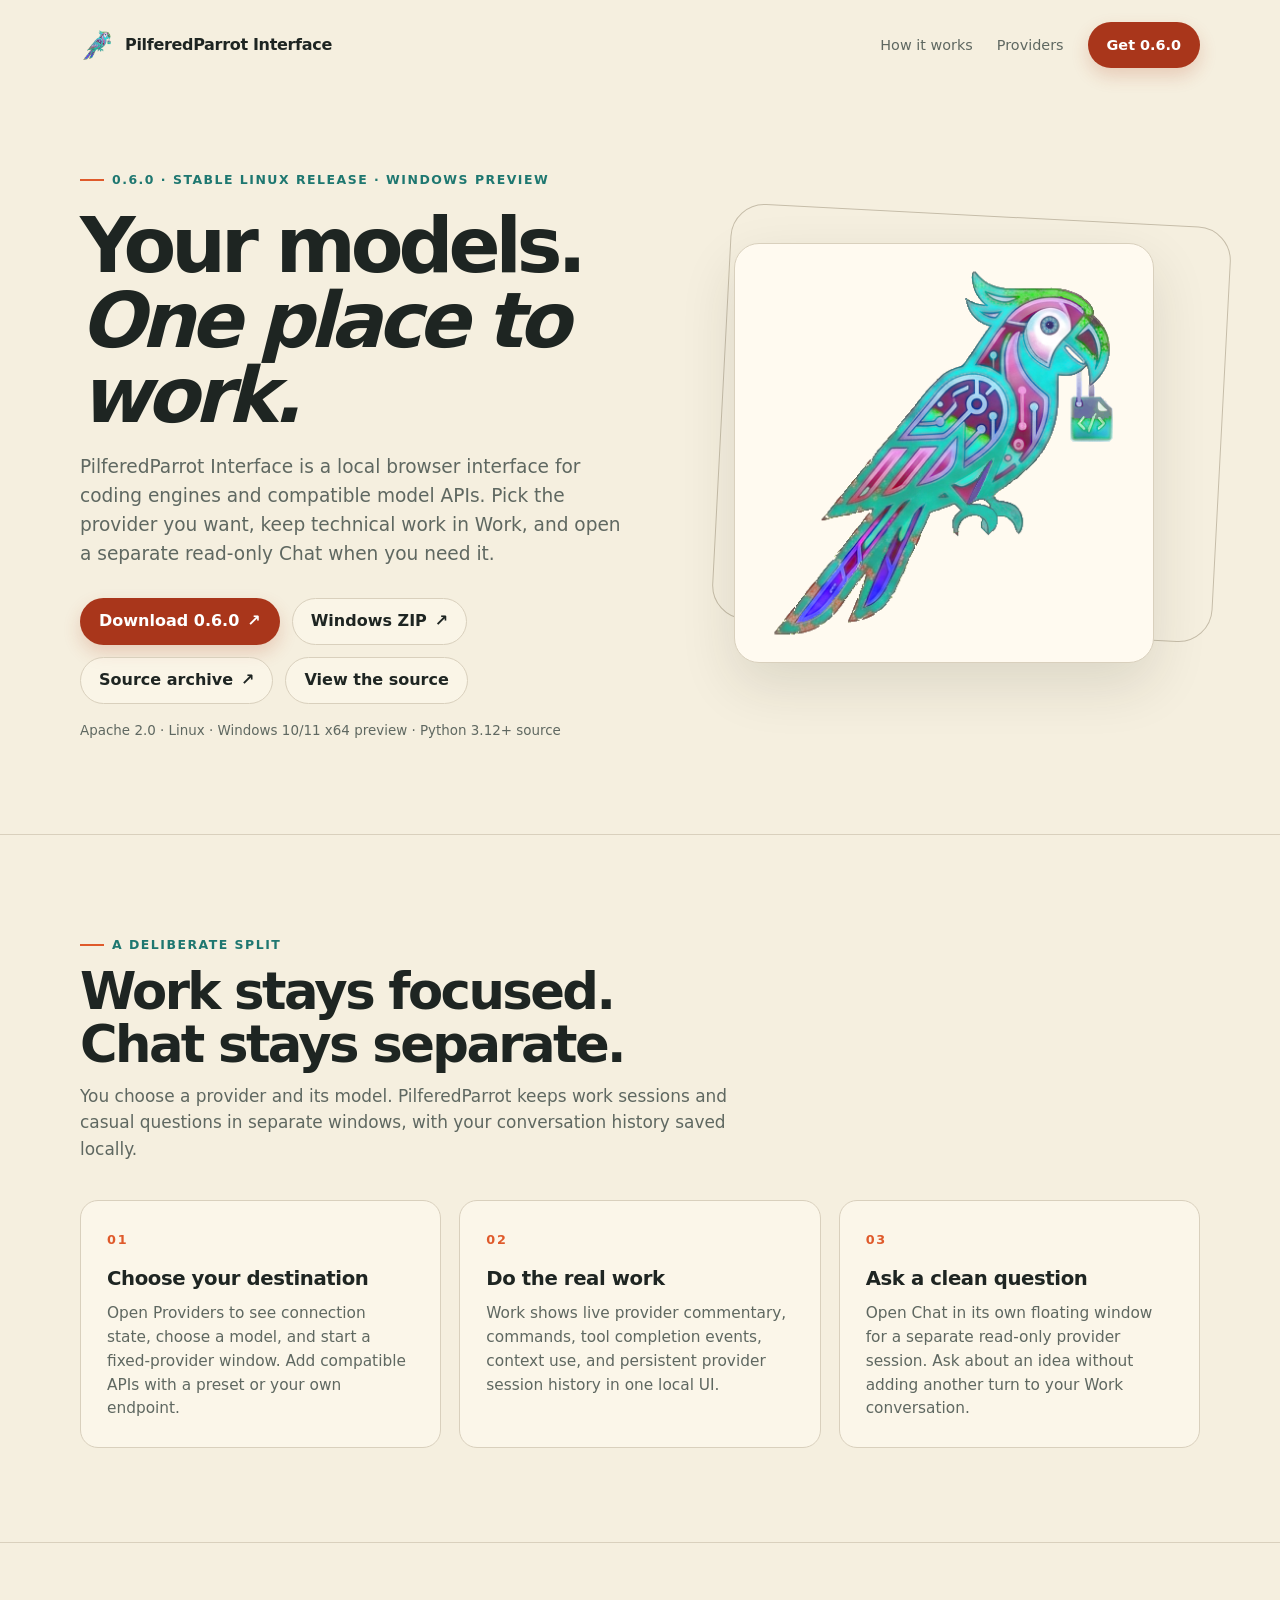
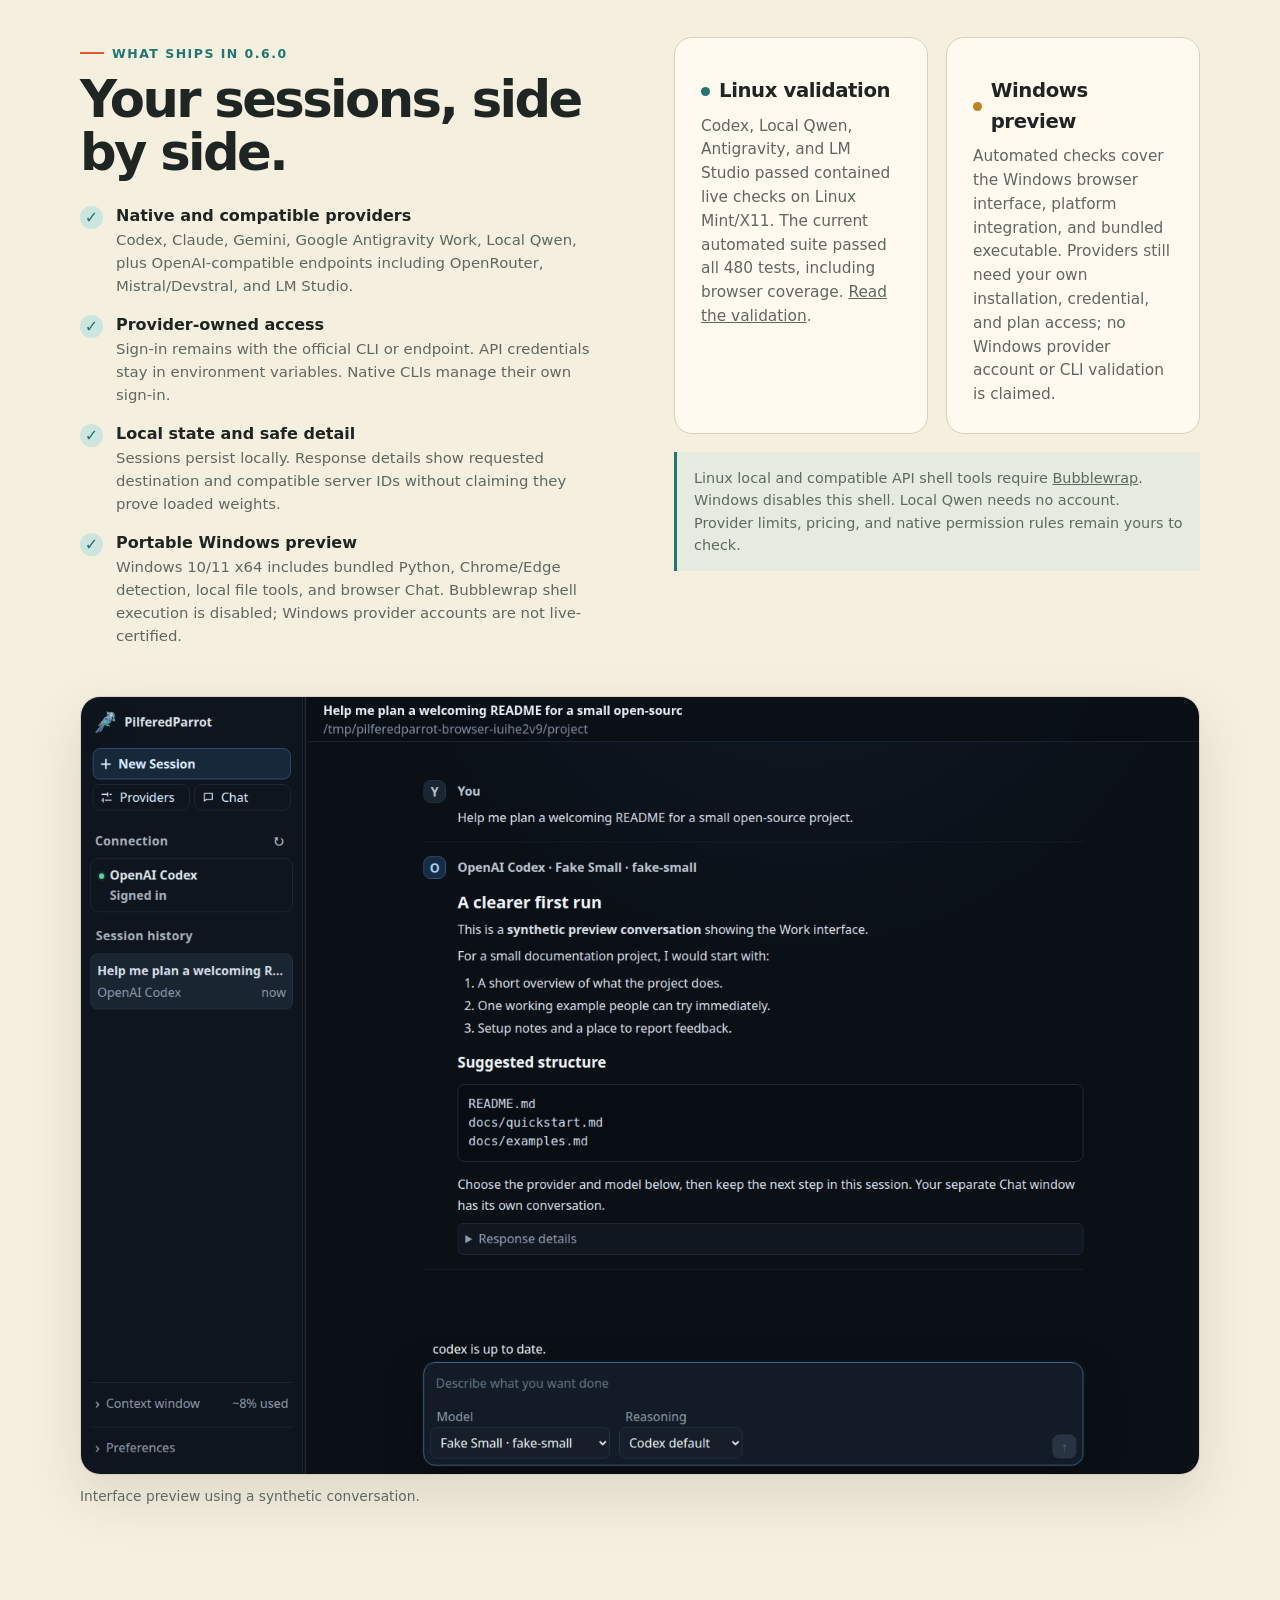
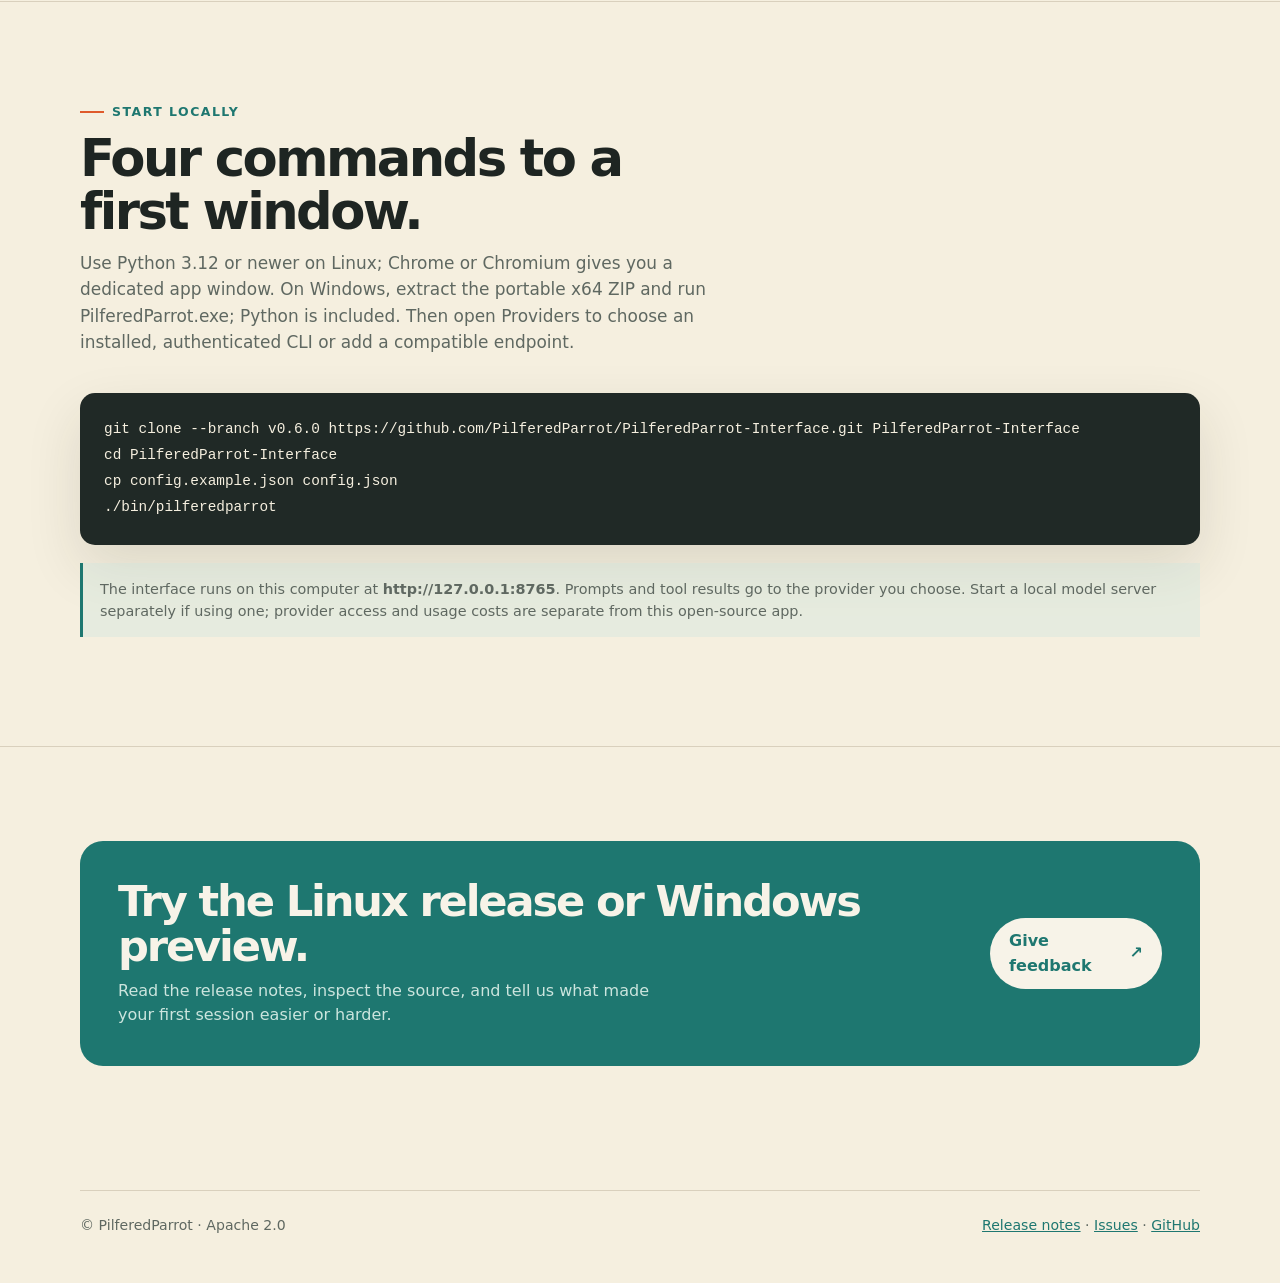
==== commit 777c76ab: "Document verified Windows preview and test the extracted release ZIP" ====
--- a/docs/index.html
+++ b/docs/index.html
@@ -95,8 +95,8 @@
       <div class="hero-art"><img src="assets/pilferedparrot-icon.png" alt="PilferedParrot parrot mark"></div>
     </section>
     <section class="section" id="how"><div class="wrap"><div class="section-heading"><span class="eyebrow">A deliberate split</span><h2>Work stays focused.<br>Chat stays separate.</h2><p>You choose a provider and its model. PilferedParrot keeps work sessions and casual questions in separate windows, with your conversation history saved locally.</p></div><div class="grid-3"><article class="card"><span class="number">01</span><h3>Choose your destination</h3><p>Open Providers to see connection state, choose a model, and start a fixed-provider window. Add compatible APIs with a preset or your own endpoint.</p></article><article class="card"><span class="number">02</span><h3>Do the real work</h3><p>Work shows live provider commentary, commands, tool completion events, context use, and persistent provider session history in one local UI.</p></article><article class="card"><span class="number">03</span><h3>Ask a clean question</h3><p>Open Chat in its own floating window for a separate read-only provider session. Ask about an idea without adding another turn to your Work conversation.</p></article></div></div></section>
-    <section class="section"><div class="wrap"><div class="split"><div><span class="eyebrow">What ships in 0.6.0</span><h2>Your sessions, side by side.</h2><ul class="feature-list"><li><div><strong>Native and compatible providers</strong><span>Codex, Claude, Gemini, Google Antigravity Work, Local Qwen, plus OpenAI-compatible endpoints including OpenRouter, Mistral/Devstral, and LM Studio.</span></div></li><li><div><strong>Provider-owned access</strong><span>Sign-in remains with the official CLI or endpoint. API credentials stay in environment variables. Native CLIs manage their own sign-in.</span></div></li><li><div><strong>Local state and safe detail</strong><span>Sessions persist locally. Response details show requested destination and compatible server IDs without claiming they prove loaded weights.</span></div></li><li><div><strong>Portable Windows preview</strong><span>Windows 10/11 x64 includes bundled Python, Chrome/Edge detection, local file tools, and browser Chat. Bubblewrap shell execution is disabled; Windows provider accounts are not live-certified.</span></div></li></ul></div><div id="providers"><div class="status"><article class="card"><h3><span class="dot"></span>Linux validation</h3><p>Codex, Local Qwen, Antigravity, and LM Studio passed contained live checks on Linux Mint/X11. The automated suite passed all 440 tests, including browser coverage. <a href="https://github.com/PilferedParrot/PilferedParrot-Interface/blob/v0.6.0/docs/release-readiness.md">Read the validation</a>.</p></article><article class="card"><h3><span class="dot amber"></span>Windows preview</h3><p>Source and CI checks are pending final lead verification. Providers still need your own installation, credential, and plan access; no Windows provider account or CLI validation is claimed.</p></article></div><div class="note">Linux local and compatible API shell tools require <a href="https://github.com/containers/bubblewrap">Bubblewrap</a>. Windows disables this shell. Local Qwen needs no account. Provider limits, pricing, and native permission rules remain yours to check.</div></div></div><div class="preview"><figure><img src="assets/work-preview.png" alt="PilferedParrot Work interface preview" loading="lazy"><figcaption>Interface preview using a synthetic conversation.</figcaption></figure></div></div></section>
-    <section class="section"><div class="wrap"><div class="section-heading"><span class="eyebrow">Start locally</span><h2>Four commands to a first window.</h2><p>Use Python 3.12 or newer on Linux; Chrome or Chromium gives you a dedicated app window. Windows users can download the portable x64 preview. Then open Providers to choose an installed, authenticated CLI or add a compatible endpoint.</p></div><pre class="terminal" aria-label="Installation commands">git clone --branch v0.6.0 https://github.com/PilferedParrot/PilferedParrot-Interface.git PilferedParrot-Interface
+    <section class="section"><div class="wrap"><div class="split"><div><span class="eyebrow">What ships in 0.6.0</span><h2>Your sessions, side by side.</h2><ul class="feature-list"><li><div><strong>Native and compatible providers</strong><span>Codex, Claude, Gemini, Google Antigravity Work, Local Qwen, plus OpenAI-compatible endpoints including OpenRouter, Mistral/Devstral, and LM Studio.</span></div></li><li><div><strong>Provider-owned access</strong><span>Sign-in remains with the official CLI or endpoint. API credentials stay in environment variables. Native CLIs manage their own sign-in.</span></div></li><li><div><strong>Local state and safe detail</strong><span>Sessions persist locally. Response details show requested destination and compatible server IDs without claiming they prove loaded weights.</span></div></li><li><div><strong>Portable Windows preview</strong><span>Windows 10/11 x64 includes bundled Python, Chrome/Edge detection, local file tools, and browser Chat. Bubblewrap shell execution is disabled; Windows provider accounts are not live-certified.</span></div></li></ul></div><div id="providers"><div class="status"><article class="card"><h3><span class="dot"></span>Linux validation</h3><p>Codex, Local Qwen, Antigravity, and LM Studio passed contained live checks on Linux Mint/X11. The current automated suite passed all 480 tests, including browser coverage. <a href="https://github.com/PilferedParrot/PilferedParrot-Interface/blob/v0.6.0/docs/release-readiness.md">Read the validation</a>.</p></article><article class="card"><h3><span class="dot amber"></span>Windows preview</h3><p>Automated checks cover the Windows browser interface, platform integration, and bundled executable. Providers still need your own installation, credential, and plan access; no Windows provider account or CLI validation is claimed.</p></article></div><div class="note">Linux local and compatible API shell tools require <a href="https://github.com/containers/bubblewrap">Bubblewrap</a>. Windows disables this shell. Local Qwen needs no account. Provider limits, pricing, and native permission rules remain yours to check.</div></div></div><div class="preview"><figure><img src="assets/work-preview.png" alt="PilferedParrot Work interface preview" loading="lazy"><figcaption>Interface preview using a synthetic conversation.</figcaption></figure></div></div></section>
+    <section class="section"><div class="wrap"><div class="section-heading"><span class="eyebrow">Start locally</span><h2>Four commands to a first window.</h2><p>Use Python 3.12 or newer on Linux; Chrome or Chromium gives you a dedicated app window. On Windows, extract the portable x64 ZIP and run PilferedParrot.exe; Python is included. Then open Providers to choose an installed, authenticated CLI or add a compatible endpoint.</p></div><pre class="terminal" aria-label="Installation commands">git clone --branch v0.6.0 https://github.com/PilferedParrot/PilferedParrot-Interface.git PilferedParrot-Interface
 cd PilferedParrot-Interface
 cp config.example.json config.json
 ./bin/pilferedparrot</pre><p class="note">The interface runs on this computer at <strong>http://127.0.0.1:8765</strong>. Prompts and tool results go to the provider you choose. Start a local model server separately if using one; provider access and usage costs are separate from this open-source app.</p></div></section>
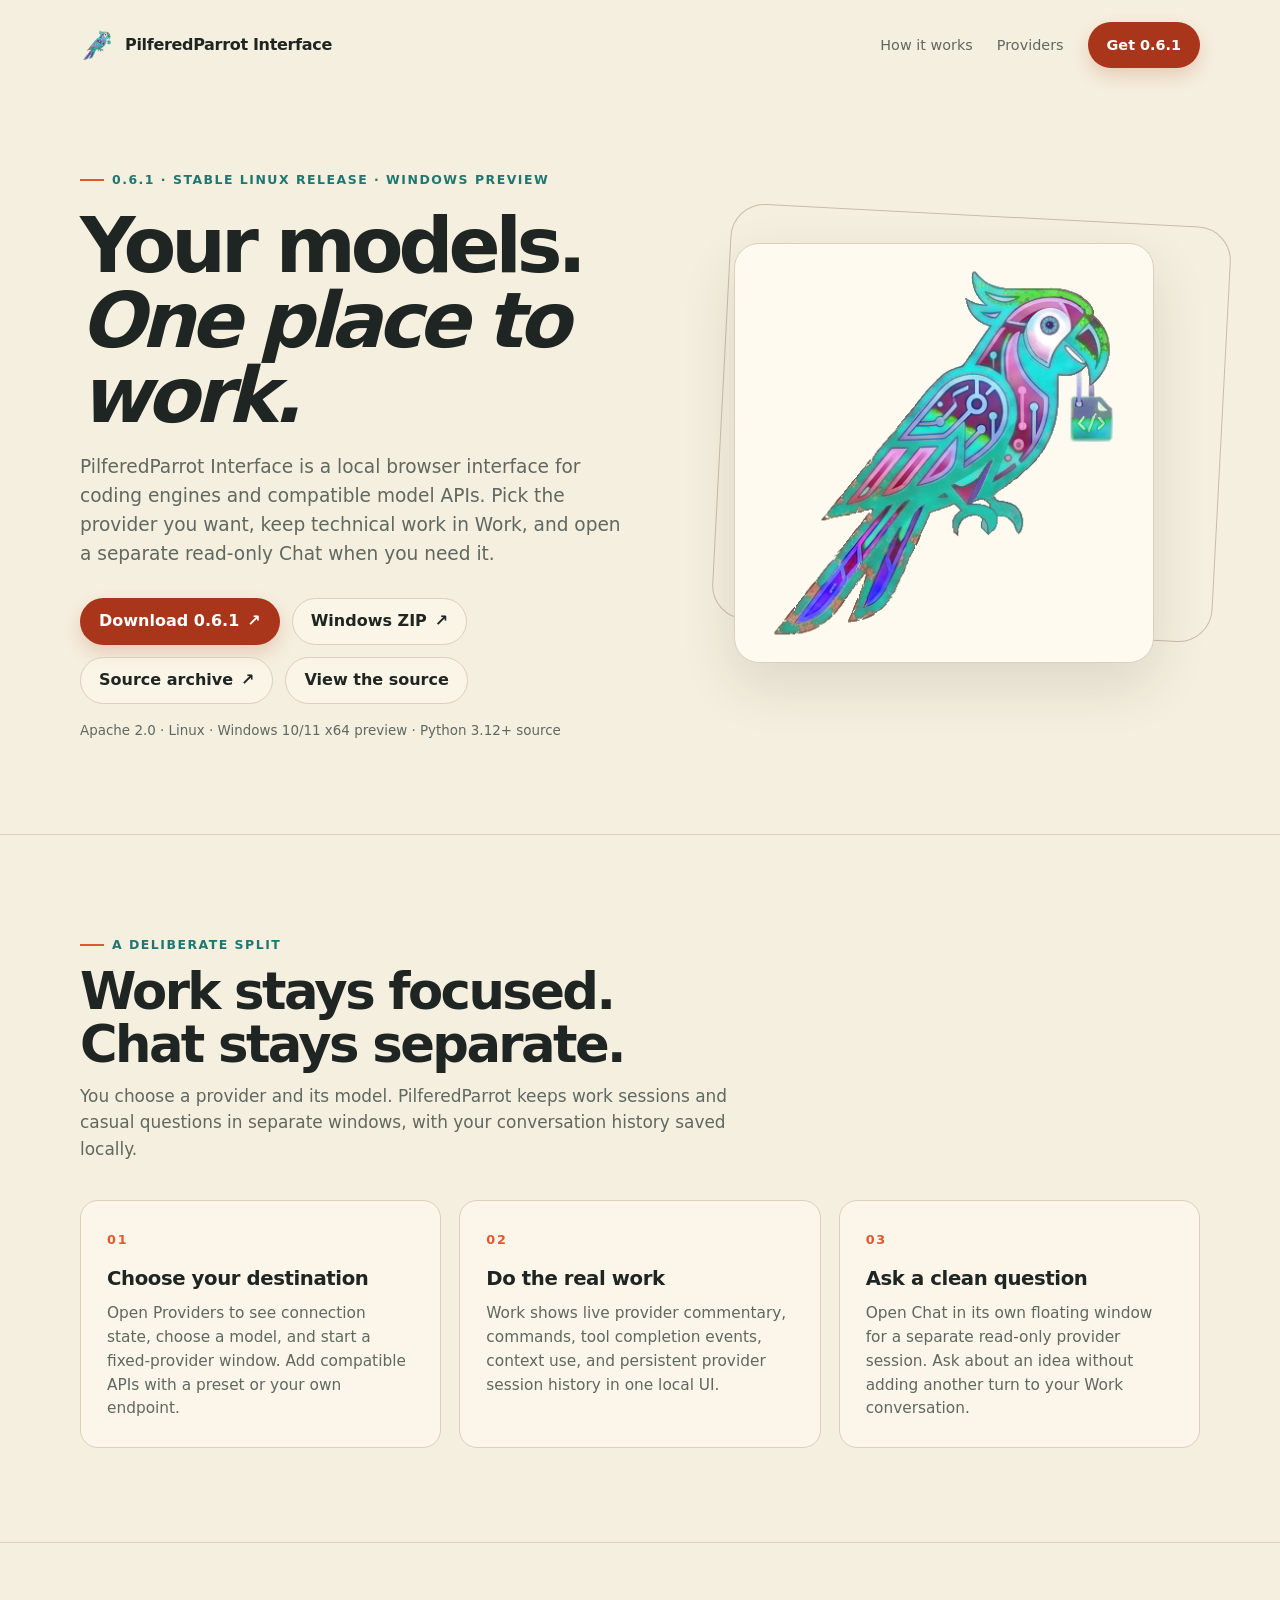
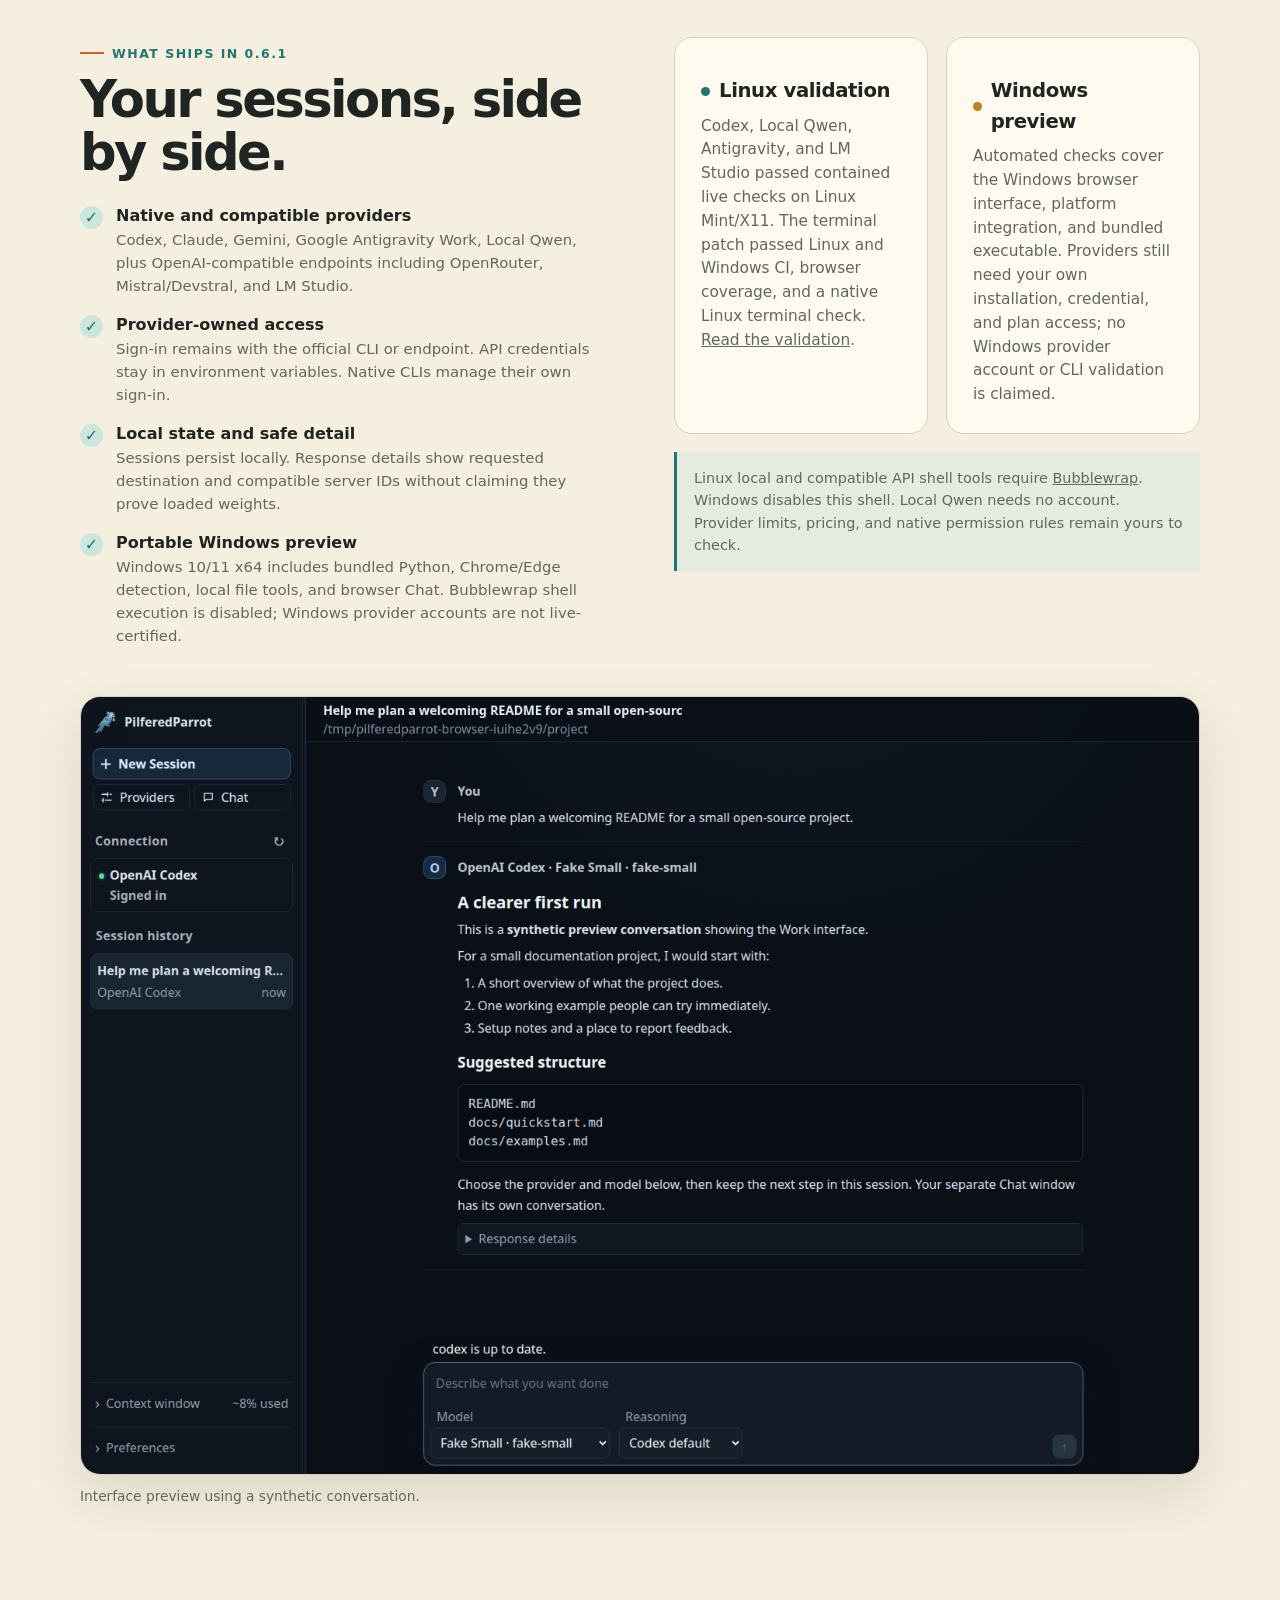
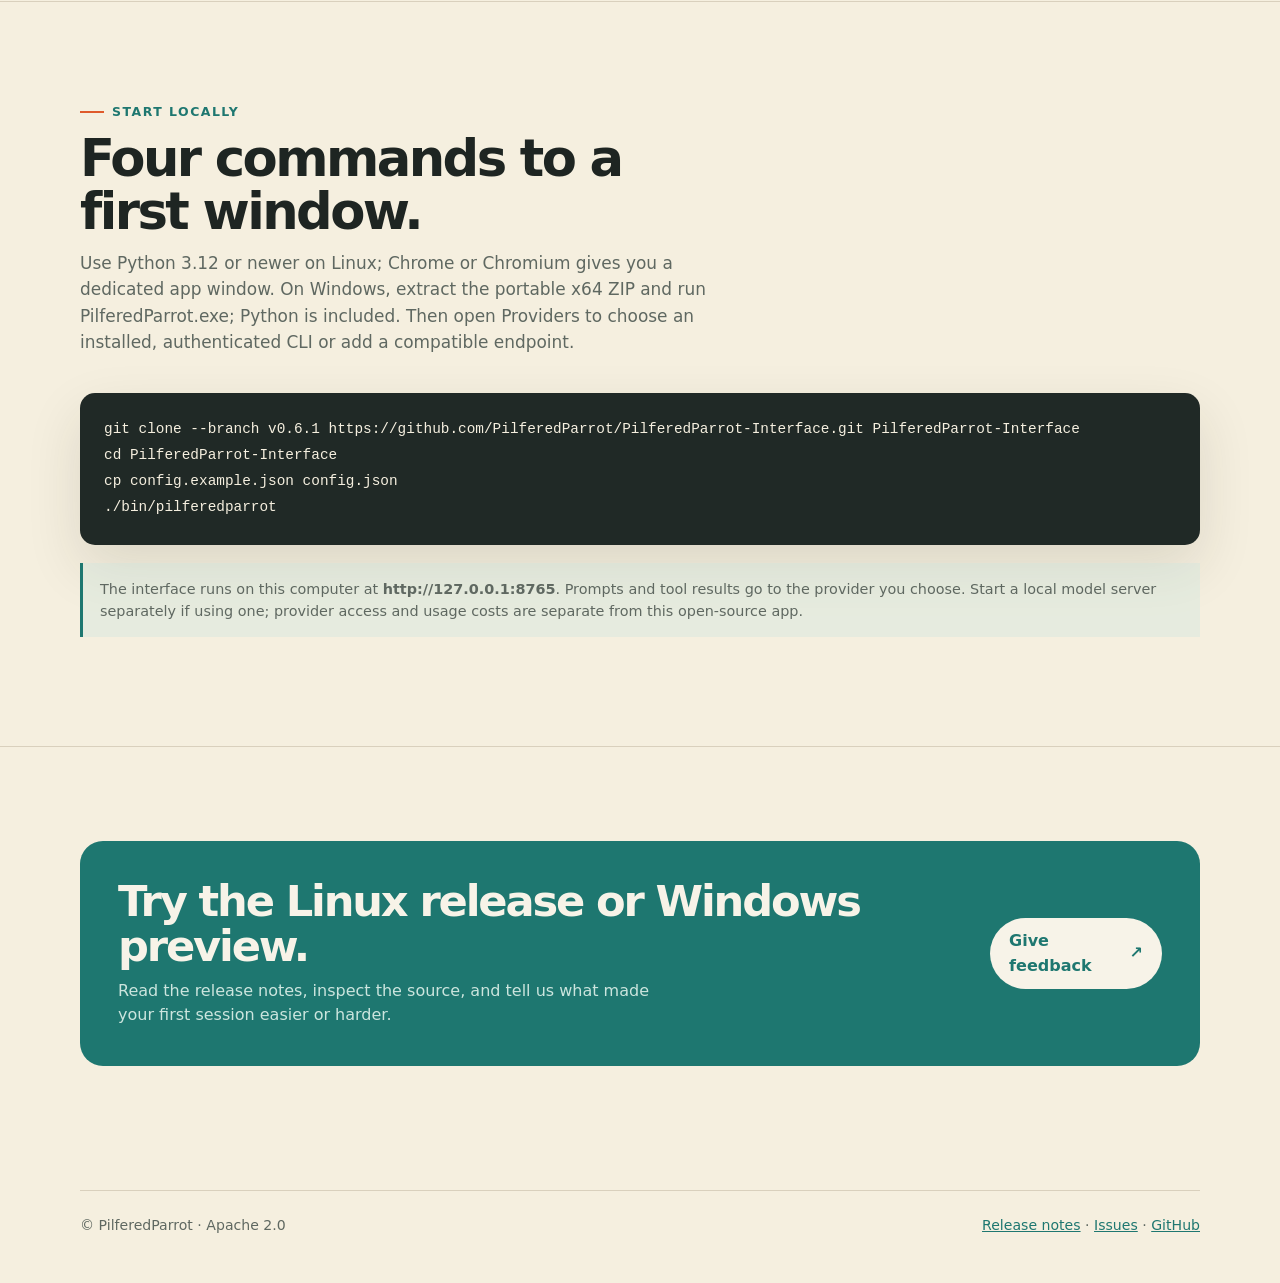
==== commit c3abd5ba: "Finalize 0.6.1 release documentation and download links" ====
--- a/docs/index.html
+++ b/docs/index.html
@@ -3,11 +3,11 @@
 <head>
   <meta charset="utf-8">
   <meta name="viewport" content="width=device-width, initial-scale=1">
-  <title>PilferedParrot Interface 0.6.0 — a local browser for coding engines</title>
+  <title>PilferedParrot Interface 0.6.1 — a local browser for coding engines</title>
   <meta name="description" content="PilferedParrot is a local browser interface for coding engines and compatible model APIs, with a stable Linux release and a portable Windows 10/11 x64 preview.">
   <link rel="canonical" href="https://pilferedparrot.github.io/PilferedParrot-Interface/">
   <meta property="og:type" content="website">
-  <meta property="og:title" content="PilferedParrot Interface 0.6.0 — local AI work, your provider">
+  <meta property="og:title" content="PilferedParrot Interface 0.6.1 — local AI work, your provider">
   <meta property="og:description" content="A local browser interface for coding engines and compatible model APIs, with explicit provider choice and a separate read-only Chat.">
   <meta property="og:url" content="https://pilferedparrot.github.io/PilferedParrot-Interface/">
   <meta property="og:image" content="https://pilferedparrot.github.io/PilferedParrot-Interface/assets/pilferedparrot-icon.png">
@@ -87,21 +87,21 @@
 <body>
   <header class="wrap topbar">
     <a class="brand" href="#top" aria-label="PilferedParrot Interface home"><img src="assets/pilferedparrot-icon.png" alt=""><span>PilferedParrot Interface</span></a>
-    <nav aria-label="Primary navigation"><a href="#how">How it works</a><a href="#providers">Providers</a><a class="button primary" href="https://github.com/PilferedParrot/PilferedParrot-Interface/releases/tag/v0.6.0">Get 0.6.0</a></nav>
+    <nav aria-label="Primary navigation"><a href="#how">How it works</a><a href="#providers">Providers</a><a class="button primary" href="https://github.com/PilferedParrot/PilferedParrot-Interface/releases/tag/v0.6.1">Get 0.6.1</a></nav>
   </header>
   <main id="top">
     <section class="wrap hero">
-      <div><span class="eyebrow">0.6.0 · Stable Linux release · Windows preview</span><h1>Your models.<br><em>One place to work.</em></h1><p>PilferedParrot Interface is a local browser interface for coding engines and compatible model APIs. Pick the provider you want, keep technical work in Work, and open a separate read-only Chat when you need it.</p><div class="actions"><a class="button primary" href="https://github.com/PilferedParrot/PilferedParrot-Interface/releases/tag/v0.6.0">Download 0.6.0 <span aria-hidden="true">↗</span></a><a class="button ghost" href="https://github.com/PilferedParrot/PilferedParrot-Interface/releases/download/v0.6.0/PilferedParrot-0.6.0-windows-x64.zip">Windows ZIP <span aria-hidden="true">↗</span></a><a class="button ghost" href="https://github.com/PilferedParrot/PilferedParrot-Interface/releases/download/v0.6.0/pilferedparrot-0.6.0-source.tar.gz">Source archive <span aria-hidden="true">↗</span></a><a class="button ghost" href="https://github.com/PilferedParrot/PilferedParrot-Interface">View the source</a></div><p class="micro">Apache 2.0 · Linux · Windows 10/11 x64 preview · Python 3.12+ source</p></div>
+      <div><span class="eyebrow">0.6.1 · Stable Linux release · Windows preview</span><h1>Your models.<br><em>One place to work.</em></h1><p>PilferedParrot Interface is a local browser interface for coding engines and compatible model APIs. Pick the provider you want, keep technical work in Work, and open a separate read-only Chat when you need it.</p><div class="actions"><a class="button primary" href="https://github.com/PilferedParrot/PilferedParrot-Interface/releases/tag/v0.6.1">Download 0.6.1 <span aria-hidden="true">↗</span></a><a class="button ghost" href="https://github.com/PilferedParrot/PilferedParrot-Interface/releases/download/v0.6.1/PilferedParrot-0.6.1-windows-x64.zip">Windows ZIP <span aria-hidden="true">↗</span></a><a class="button ghost" href="https://github.com/PilferedParrot/PilferedParrot-Interface/releases/download/v0.6.1/pilferedparrot-0.6.1-source.tar.gz">Source archive <span aria-hidden="true">↗</span></a><a class="button ghost" href="https://github.com/PilferedParrot/PilferedParrot-Interface">View the source</a></div><p class="micro">Apache 2.0 · Linux · Windows 10/11 x64 preview · Python 3.12+ source</p></div>
       <div class="hero-art"><img src="assets/pilferedparrot-icon.png" alt="PilferedParrot parrot mark"></div>
     </section>
     <section class="section" id="how"><div class="wrap"><div class="section-heading"><span class="eyebrow">A deliberate split</span><h2>Work stays focused.<br>Chat stays separate.</h2><p>You choose a provider and its model. PilferedParrot keeps work sessions and casual questions in separate windows, with your conversation history saved locally.</p></div><div class="grid-3"><article class="card"><span class="number">01</span><h3>Choose your destination</h3><p>Open Providers to see connection state, choose a model, and start a fixed-provider window. Add compatible APIs with a preset or your own endpoint.</p></article><article class="card"><span class="number">02</span><h3>Do the real work</h3><p>Work shows live provider commentary, commands, tool completion events, context use, and persistent provider session history in one local UI.</p></article><article class="card"><span class="number">03</span><h3>Ask a clean question</h3><p>Open Chat in its own floating window for a separate read-only provider session. Ask about an idea without adding another turn to your Work conversation.</p></article></div></div></section>
-    <section class="section"><div class="wrap"><div class="split"><div><span class="eyebrow">What ships in 0.6.0</span><h2>Your sessions, side by side.</h2><ul class="feature-list"><li><div><strong>Native and compatible providers</strong><span>Codex, Claude, Gemini, Google Antigravity Work, Local Qwen, plus OpenAI-compatible endpoints including OpenRouter, Mistral/Devstral, and LM Studio.</span></div></li><li><div><strong>Provider-owned access</strong><span>Sign-in remains with the official CLI or endpoint. API credentials stay in environment variables. Native CLIs manage their own sign-in.</span></div></li><li><div><strong>Local state and safe detail</strong><span>Sessions persist locally. Response details show requested destination and compatible server IDs without claiming they prove loaded weights.</span></div></li><li><div><strong>Portable Windows preview</strong><span>Windows 10/11 x64 includes bundled Python, Chrome/Edge detection, local file tools, and browser Chat. Bubblewrap shell execution is disabled; Windows provider accounts are not live-certified.</span></div></li></ul></div><div id="providers"><div class="status"><article class="card"><h3><span class="dot"></span>Linux validation</h3><p>Codex, Local Qwen, Antigravity, and LM Studio passed contained live checks on Linux Mint/X11. The current automated suite passed all 480 tests, including browser coverage. <a href="https://github.com/PilferedParrot/PilferedParrot-Interface/blob/v0.6.0/docs/release-readiness.md">Read the validation</a>.</p></article><article class="card"><h3><span class="dot amber"></span>Windows preview</h3><p>Automated checks cover the Windows browser interface, platform integration, and bundled executable. Providers still need your own installation, credential, and plan access; no Windows provider account or CLI validation is claimed.</p></article></div><div class="note">Linux local and compatible API shell tools require <a href="https://github.com/containers/bubblewrap">Bubblewrap</a>. Windows disables this shell. Local Qwen needs no account. Provider limits, pricing, and native permission rules remain yours to check.</div></div></div><div class="preview"><figure><img src="assets/work-preview.png" alt="PilferedParrot Work interface preview" loading="lazy"><figcaption>Interface preview using a synthetic conversation.</figcaption></figure></div></div></section>
-    <section class="section"><div class="wrap"><div class="section-heading"><span class="eyebrow">Start locally</span><h2>Four commands to a first window.</h2><p>Use Python 3.12 or newer on Linux; Chrome or Chromium gives you a dedicated app window. On Windows, extract the portable x64 ZIP and run PilferedParrot.exe; Python is included. Then open Providers to choose an installed, authenticated CLI or add a compatible endpoint.</p></div><pre class="terminal" aria-label="Installation commands">git clone --branch v0.6.0 https://github.com/PilferedParrot/PilferedParrot-Interface.git PilferedParrot-Interface
+    <section class="section"><div class="wrap"><div class="split"><div><span class="eyebrow">What ships in 0.6.1</span><h2>Your sessions, side by side.</h2><ul class="feature-list"><li><div><strong>Native and compatible providers</strong><span>Codex, Claude, Gemini, Google Antigravity Work, Local Qwen, plus OpenAI-compatible endpoints including OpenRouter, Mistral/Devstral, and LM Studio.</span></div></li><li><div><strong>Provider-owned access</strong><span>Sign-in remains with the official CLI or endpoint. API credentials stay in environment variables. Native CLIs manage their own sign-in.</span></div></li><li><div><strong>Local state and safe detail</strong><span>Sessions persist locally. Response details show requested destination and compatible server IDs without claiming they prove loaded weights.</span></div></li><li><div><strong>Portable Windows preview</strong><span>Windows 10/11 x64 includes bundled Python, Chrome/Edge detection, local file tools, and browser Chat. Bubblewrap shell execution is disabled; Windows provider accounts are not live-certified.</span></div></li></ul></div><div id="providers"><div class="status"><article class="card"><h3><span class="dot"></span>Linux validation</h3><p>Codex, Local Qwen, Antigravity, and LM Studio passed contained live checks on Linux Mint/X11. The terminal patch passed Linux and Windows CI, browser coverage, and a native Linux terminal check. <a href="https://github.com/PilferedParrot/PilferedParrot-Interface/blob/v0.6.1/docs/release-readiness.md">Read the validation</a>.</p></article><article class="card"><h3><span class="dot amber"></span>Windows preview</h3><p>Automated checks cover the Windows browser interface, platform integration, and bundled executable. Providers still need your own installation, credential, and plan access; no Windows provider account or CLI validation is claimed.</p></article></div><div class="note">Linux local and compatible API shell tools require <a href="https://github.com/containers/bubblewrap">Bubblewrap</a>. Windows disables this shell. Local Qwen needs no account. Provider limits, pricing, and native permission rules remain yours to check.</div></div></div><div class="preview"><figure><img src="assets/work-preview.png" alt="PilferedParrot Work interface preview" loading="lazy"><figcaption>Interface preview using a synthetic conversation.</figcaption></figure></div></div></section>
+    <section class="section"><div class="wrap"><div class="section-heading"><span class="eyebrow">Start locally</span><h2>Four commands to a first window.</h2><p>Use Python 3.12 or newer on Linux; Chrome or Chromium gives you a dedicated app window. On Windows, extract the portable x64 ZIP and run PilferedParrot.exe; Python is included. Then open Providers to choose an installed, authenticated CLI or add a compatible endpoint.</p></div><pre class="terminal" aria-label="Installation commands">git clone --branch v0.6.1 https://github.com/PilferedParrot/PilferedParrot-Interface.git PilferedParrot-Interface
 cd PilferedParrot-Interface
 cp config.example.json config.json
 ./bin/pilferedparrot</pre><p class="note">The interface runs on this computer at <strong>http://127.0.0.1:8765</strong>. Prompts and tool results go to the provider you choose. Start a local model server separately if using one; provider access and usage costs are separate from this open-source app.</p></div></section>
     <section class="section"><div class="wrap"><div class="wide-cta"><div><h2>Try the Linux release or Windows preview.</h2><p>Read the release notes, inspect the source, and tell us what made your first session easier or harder.</p></div><a class="button" href="https://github.com/PilferedParrot/PilferedParrot-Interface/issues/new/choose">Give feedback <span aria-hidden="true">↗</span></a></div></div></section>
   </main>
-  <footer><div class="wrap footer-row"><span>© PilferedParrot · Apache 2.0</span><span><a href="https://github.com/PilferedParrot/PilferedParrot-Interface/releases/tag/v0.6.0">Release notes</a> · <a href="https://github.com/PilferedParrot/PilferedParrot-Interface/issues/new/choose">Issues</a> · <a href="https://github.com/PilferedParrot/PilferedParrot-Interface">GitHub</a></span></div></footer>
+  <footer><div class="wrap footer-row"><span>© PilferedParrot · Apache 2.0</span><span><a href="https://github.com/PilferedParrot/PilferedParrot-Interface/releases/tag/v0.6.1">Release notes</a> · <a href="https://github.com/PilferedParrot/PilferedParrot-Interface/issues/new/choose">Issues</a> · <a href="https://github.com/PilferedParrot/PilferedParrot-Interface">GitHub</a></span></div></footer>
 </body>
 </html>
